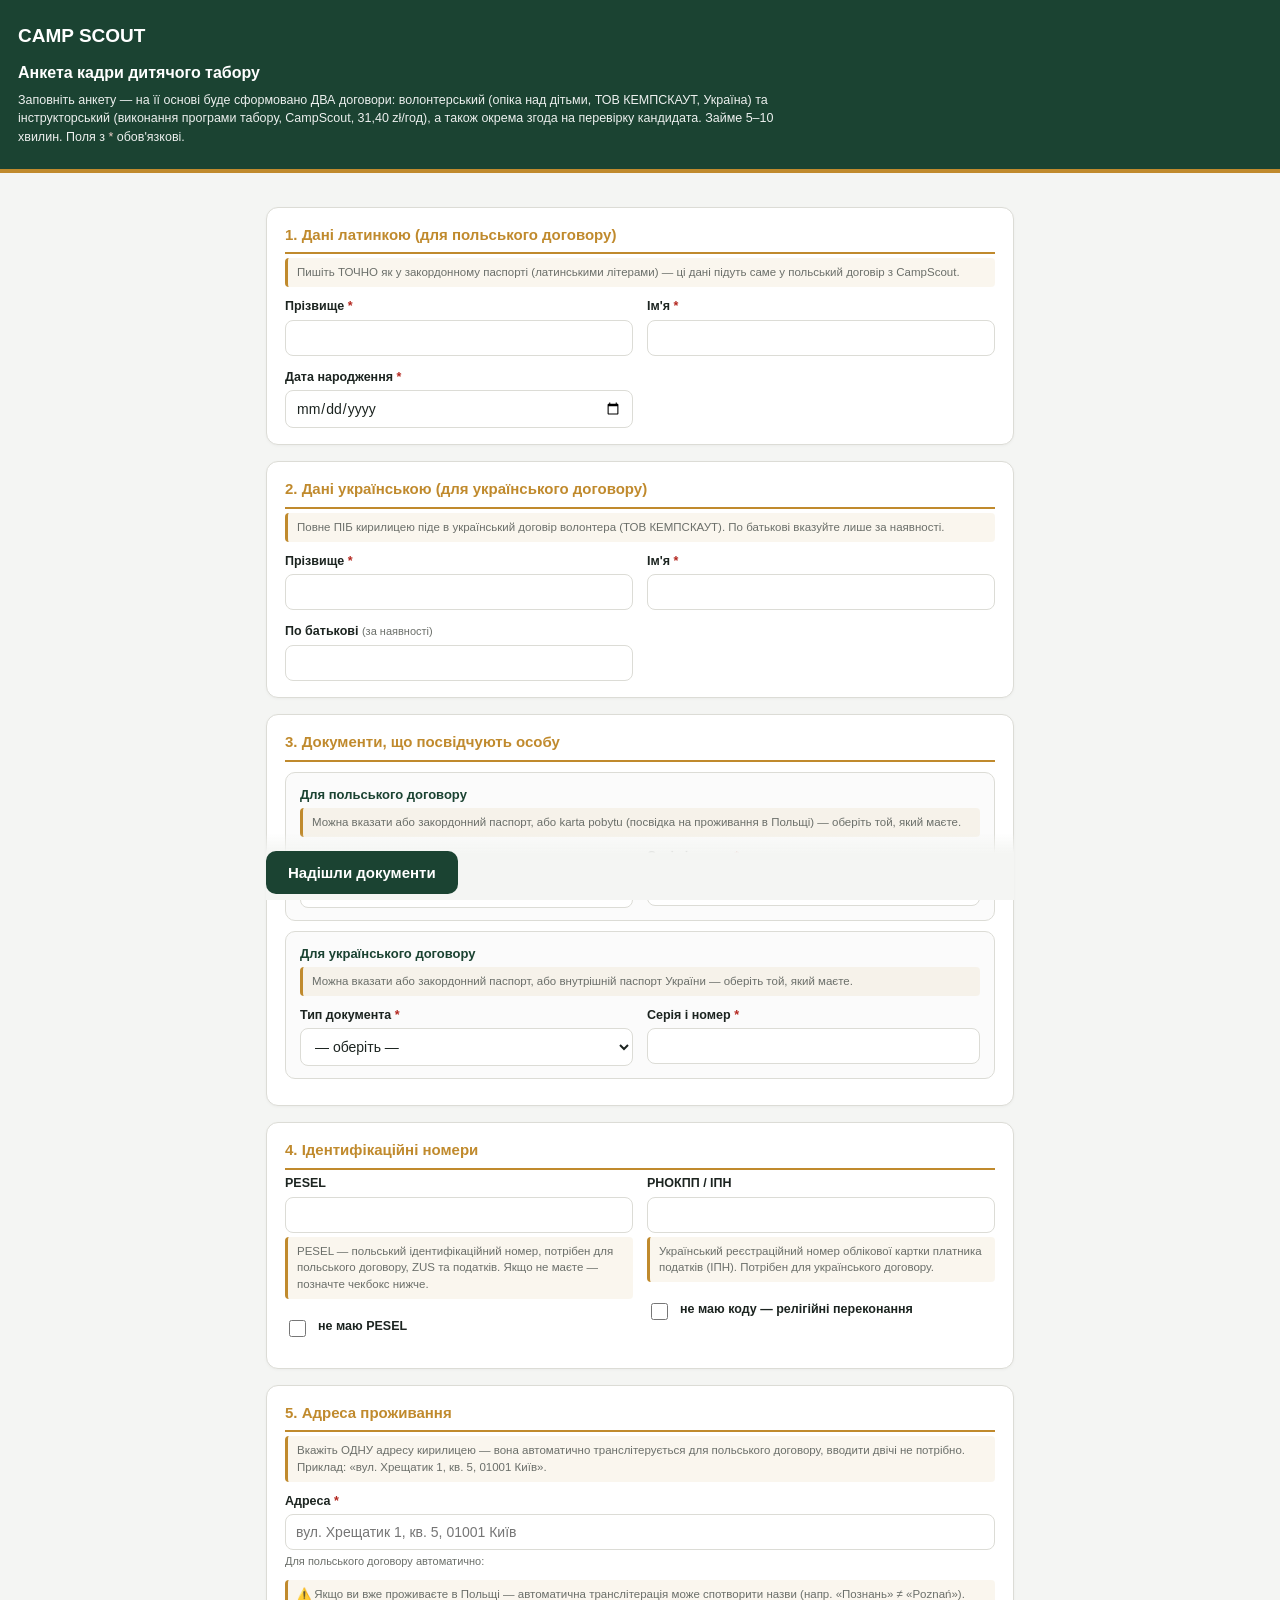
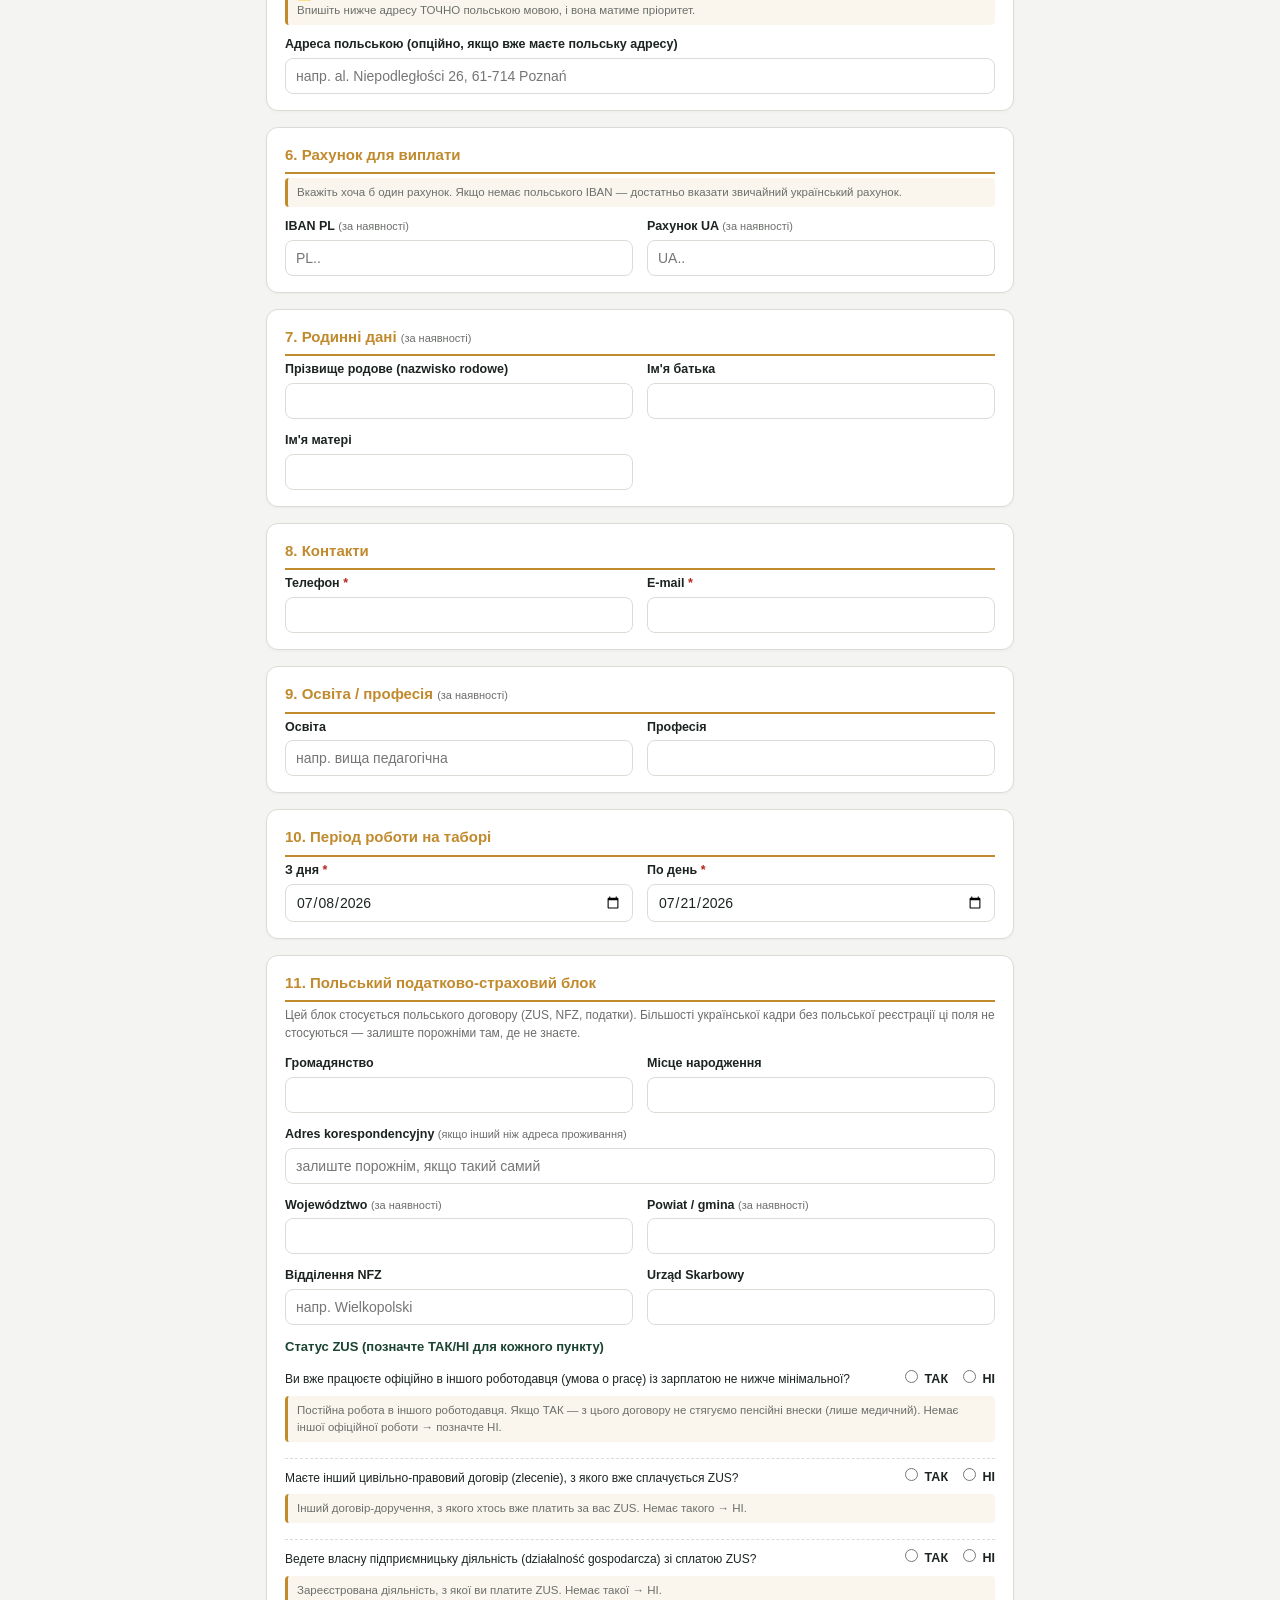
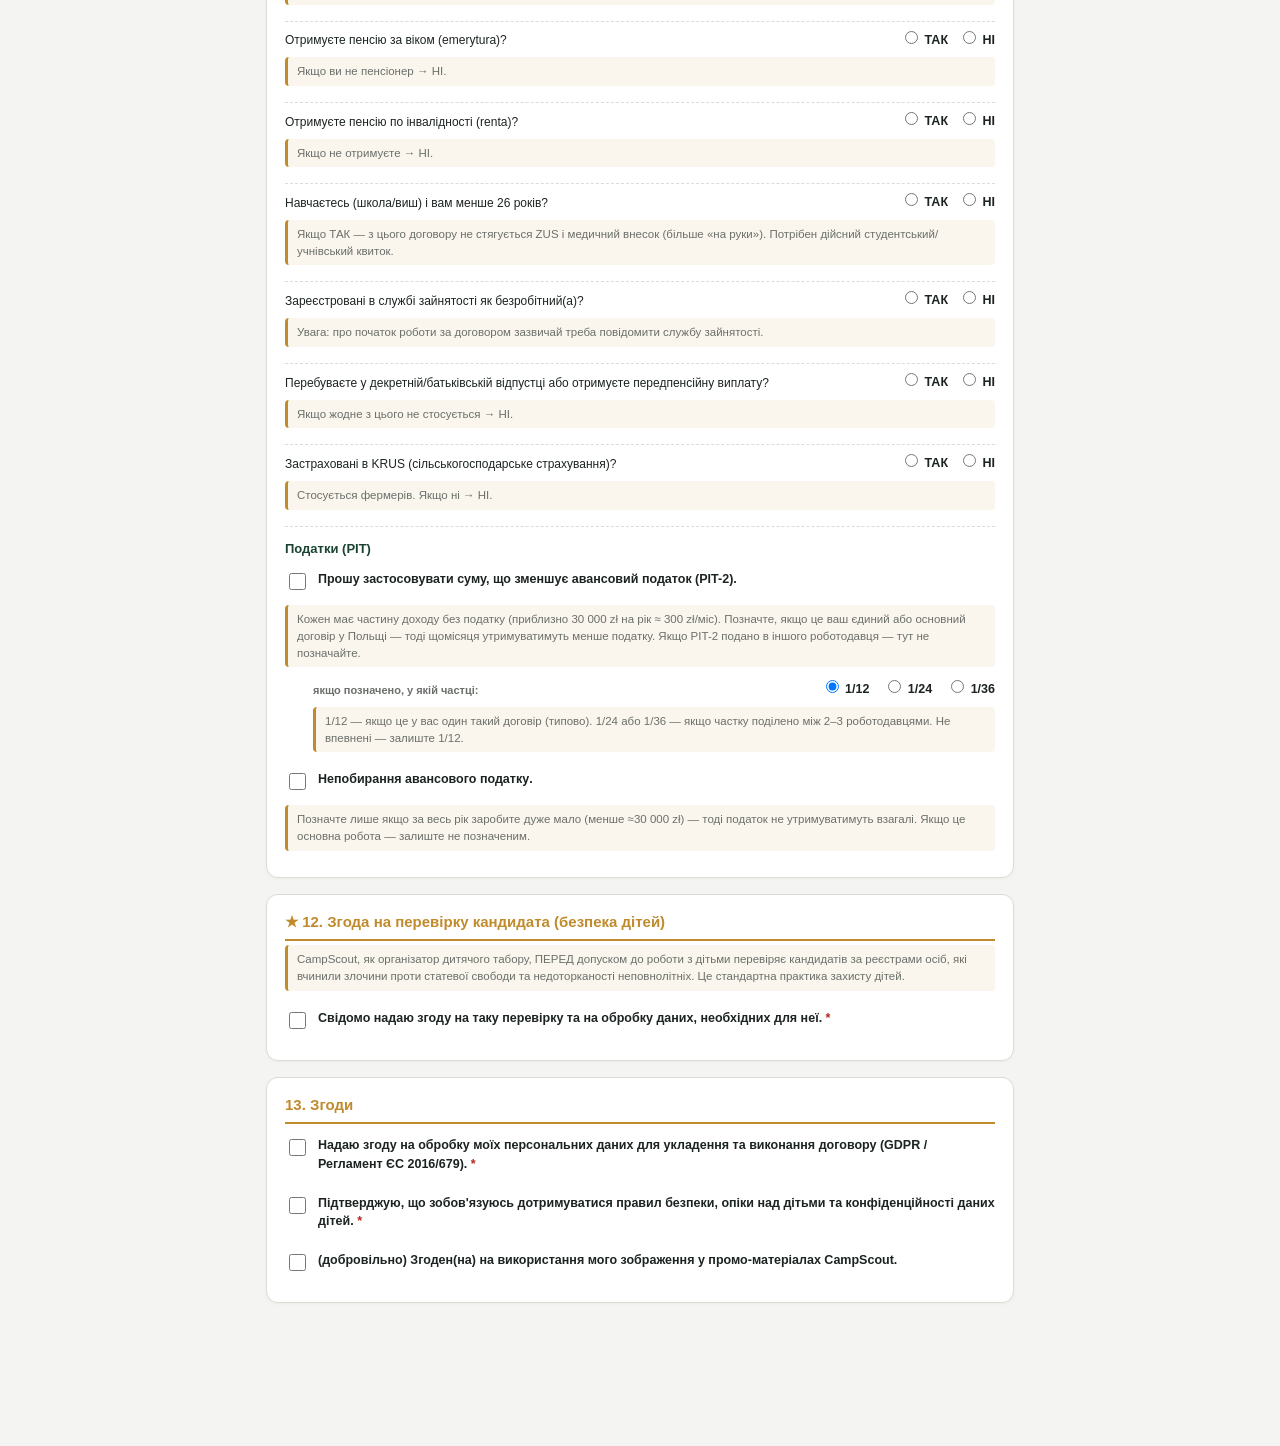
==== static/src/kadry/campscout.html @ bb9a300e "feat(kadry): перенести форми кадри/батьків з окремого GitHub-репо в портал Раніше жили на vladsh77.g" ====
<!doctype html>
<html lang="uk">
<head>
<meta charset="utf-8">
<meta name="viewport" content="width=device-width, initial-scale=1">
<title>CampScout — Анкета кадри табору</title>
<style>
  :root{ --forest:#1B4332; --gold:#C08A2D; --bg:#f4f5f3; --card:#fff; --line:#dcdcd6; --ink:#1c2420; --muted:#6b6f6a; --helpbg:rgba(192,138,45,.08); }
  @media (prefers-color-scheme: dark){ :root{ --bg:#14181a; --card:#1e2426; --line:#33403a; --ink:#e8ece9; --muted:#9aa39d; --gold:#F7CB74; --helpbg:rgba(247,203,116,.08); } }
  *{box-sizing:border-box}
  body{margin:0;background:var(--bg);color:var(--ink);font-family:-apple-system,'Segoe UI',Roboto,Arial,sans-serif;line-height:1.5;}
  header{background:var(--forest);color:#fff;padding:22px 18px;border-bottom:4px solid var(--gold);}
  header .co{font-weight:800;font-size:19px;}
  header h1{font-size:16px;margin:10px 0 0;font-weight:600;}
  header p{font-size:12.5px;opacity:.92;margin:6px 0 0;max-width:760px;}
  main{max-width:780px;margin:0 auto;padding:18px 16px 60px;}
  .sec{background:var(--card);border:1px solid var(--line);border-radius:12px;padding:16px 18px;margin:16px 0;box-shadow:0 1px 3px rgba(0,0,0,.04);}
  .sec h2{color:var(--gold);font-size:15px;margin:0 0 4px;border-bottom:2px solid var(--gold);padding-bottom:6px;}
  .sec .hint{font-size:12px;color:var(--muted);margin:0 0 12px;}
  .grid{display:grid;grid-template-columns:1fr 1fr;gap:12px 14px;}
  @media(max-width:560px){.grid{grid-template-columns:1fr}}
  .f{display:flex;flex-direction:column;}
  .f.full{grid-column:1/-1;}
  label{font-size:12.5px;font-weight:600;margin-bottom:4px;}
  label .req{color:#b3261e;}
  input[type=text],input[type=tel],input[type=email],input[type=date],input[type=number],select{
    border:1px solid var(--line);border-radius:8px;padding:9px 10px;font-size:14px;font-family:inherit;background:var(--card);color:var(--ink);}
  input:focus,select:focus{outline:none;border-color:var(--forest);box-shadow:0 0 0 3px rgba(27,67,50,.15);}
  .tip{font-size:11px;color:var(--muted);margin-top:3px;}
  .help{font-size:11.5px;color:var(--muted);background:var(--helpbg);border-left:3px solid var(--gold);padding:6px 9px;border-radius:4px;margin:4px 0 10px;line-height:1.45;}
  .opt{font-weight:400;color:var(--muted);font-size:11px;}
  .chk{display:flex;gap:9px;align-items:flex-start;padding:8px 0;}
  .chk input{margin-top:3px;width:17px;height:17px;accent-color:var(--forest);flex:0 0 auto}
  .chk .txt{font-size:12.5px}
  .sub{margin:12px 0 4px;font-weight:700;font-size:13px;color:var(--forest);}
  .yn{display:flex;gap:14px;align-items:center;font-size:12.5px}
  .yn span{font-weight:600;flex:1}
  .zrow{padding:6px 0;border-bottom:1px dashed var(--line);font-size:12px}
  .zrow .q{display:flex;gap:10px;align-items:center;}
  .zrow .q .txt{flex:1}
  .subblock{border:1px solid var(--line);border-radius:10px;padding:12px 14px;margin:10px 0;background:rgba(0,0,0,.015);}
  .actions{position:sticky;bottom:0;background:linear-gradient(180deg,transparent,var(--bg) 30%);padding:18px 0 6px;display:flex;gap:10px;flex-wrap:wrap;}
  button{font-family:inherit;font-size:15px;font-weight:700;border:none;border-radius:10px;padding:13px 22px;cursor:pointer;}
  button.primary{background:var(--forest);color:#fff;}
  button.ghost{background:var(--card);color:var(--forest);border:1.5px solid var(--forest);}
  button:disabled{opacity:.5;cursor:not-allowed;}
  .err{color:#b3261e;font-size:12px;margin-top:4px;display:none;}
  .consent-overlay{display:none;position:fixed;inset:0;background:rgba(0,0,0,.55);z-index:100;align-items:flex-end;justify-content:center;padding:0;}
  @media(min-width:640px){.consent-overlay{align-items:center;padding:16px;}}
  .consent-box{background:var(--card);color:var(--ink);border-radius:14px 14px 0 0;max-width:520px;width:100%;padding:20px 20px 18px;box-shadow:0 -4px 24px rgba(0,0,0,.25);}
  @media(min-width:640px){.consent-box{border-radius:14px;}}
  .consent-box h3{margin:0 0 8px;font-size:15px;color:var(--forest);}
  .consent-box p{font-size:12.5px;line-height:1.5;margin:0 0 14px;color:var(--muted);}
  .consent-box .row{display:flex;gap:10px;flex-wrap:wrap;}
  .consent-box button{flex:1;min-width:140px;font-size:13.5px;padding:11px 14px;}
  #done{display:none;background:rgba(27,67,50,.08);border:1px solid var(--forest);border-radius:12px;padding:18px;margin-top:16px;}
  #done h3{color:var(--forest);margin:0 0 6px;}
  textarea#out{width:100%;height:180px;font-family:ui-monospace,Menlo,monospace;font-size:11px;margin-top:8px;background:var(--card);color:var(--ink);border:1px solid var(--line);border-radius:8px;padding:8px}
</style>
<script src="assets/pdfmake.min.js"></script>
<script src="assets/vfs_fonts.js"></script>
<script src="kadry_browser_campscout.js"></script>
</head>
<body>
<header>
  <div class="co">CAMP SCOUT</div>
  <h1>Анкета кадри дитячого табору</h1>
  <p>Заповніть анкету — на її основі буде сформовано ДВА договори: волонтерський (опіка над дітьми, ТОВ КЕМПСКАУТ, Україна) та інструкторський (виконання програми табору, CampScout, 31,40 zł/год), а також окрема згода на перевірку кандидата. Займе 5–10 хвилин. Поля з <span style="color:#ffd9d4">*</span> обов'язкові.</p>
</header>
<main>
<form id="f" novalidate>

  <section class="sec">
    <h2>1. Дані латинкою (для польського договору)</h2>
    <div class="help">Пишіть ТОЧНО як у закордонному паспорті (латинськими літерами) — ці дані підуть саме у польський договір з CampScout.</div>
    <div class="grid">
      <div class="f"><label>Прізвище <span class="req">*</span></label><input type="text" name="nazwisko_lat" required></div>
      <div class="f"><label>Ім'я <span class="req">*</span></label><input type="text" name="imie_lat" required></div>
      <div class="f"><label>Дата народження <span class="req">*</span></label><input type="date" name="data_urodzenia" required></div>
    </div>
  </section>

  <section class="sec">
    <h2>2. Дані українською (для українського договору)</h2>
    <div class="help">Повне ПІБ кирилицею піде в український договір волонтера (ТОВ КЕМПСКАУТ). По батькові вказуйте лише за наявності.</div>
    <div class="grid">
      <div class="f"><label>Прізвище <span class="req">*</span></label><input type="text" name="prizvyshche_ua" required></div>
      <div class="f"><label>Ім'я <span class="req">*</span></label><input type="text" name="imia_ua" required></div>
      <div class="f"><label>По батькові <span class="opt">(за наявності)</span></label><input type="text" name="po_batkovi"></div>
    </div>
  </section>

  <section class="sec">
    <h2>3. Документи, що посвідчують особу</h2>
    <div class="subblock">
      <div class="sub" style="margin-top:0">Для польського договору</div>
      <div class="help">Можна вказати або закордонний паспорт, або karta pobytu (посвідка на проживання в Польщі) — оберіть той, який маєте.</div>
      <div class="grid">
        <div class="f"><label>Тип документа <span class="req">*</span></label>
          <select name="dokument_pl_typ" required>
            <option value="">— оберіть —</option>
            <option value="paszport">паспорт для закордонних поїздок</option>
            <option value="karta_pobytu">karta pobytu</option>
          </select>
        </div>
        <div class="f"><label>Серія і номер <span class="req">*</span></label><input type="text" name="dokument_pl_numer" required></div>
      </div>
    </div>
    <div class="subblock">
      <div class="sub" style="margin-top:0">Для українського договору</div>
      <div class="help">Можна вказати або закордонний паспорт, або внутрішній паспорт України — оберіть той, який маєте.</div>
      <div class="grid">
        <div class="f"><label>Тип документа <span class="req">*</span></label>
          <select name="dokument_ua_typ" required>
            <option value="">— оберіть —</option>
            <option value="zakordonnyi">паспорт для закордонних поїздок</option>
            <option value="vnutrishnii">внутрішній паспорт</option>
          </select>
        </div>
        <div class="f"><label>Серія і номер <span class="req">*</span></label><input type="text" name="dokument_ua_numer" required></div>
      </div>
    </div>
  </section>

  <section class="sec">
    <h2>4. Ідентифікаційні номери</h2>
    <div class="grid">
      <div class="f">
        <label>PESEL</label>
        <input type="text" name="pesel" inputmode="numeric" maxlength="11">
        <div class="help">PESEL — польський ідентифікаційний номер, потрібен для польського договору, ZUS та податків. Якщо не маєте — позначте чекбокс нижче.</div>
        <label class="chk"><input type="checkbox" name="brak_pesel"><span class="txt">не маю PESEL</span></label>
      </div>
      <div class="f">
        <label>РНОКПП / ІПН</label>
        <input type="text" name="inn_ua" inputmode="numeric" maxlength="10">
        <div class="help">Український реєстраційний номер облікової картки платника податків (ІПН). Потрібен для українського договору.</div>
        <label class="chk"><input type="checkbox" name="brak_inn"><span class="txt">не маю коду — релігійні переконання</span></label>
      </div>
    </div>
  </section>

  <section class="sec">
    <h2>5. Адреса проживання</h2>
    <div class="help">Вкажіть ОДНУ адресу кирилицею — вона автоматично транслітерується для польського договору, вводити двічі не потрібно. Приклад: «вул. Хрещатик 1, кв. 5, 01001 Київ».</div>
    <div class="f full"><label>Адреса <span class="req">*</span></label><input type="text" name="adresa_ua" placeholder="вул. Хрещатик 1, кв. 5, 01001 Київ" required></div>
    <div class="tip">Для польського договору автоматично: <span id="adresa_pl_preview"></span></div>
    <div class="help" style="margin-top:10px">⚠️ Якщо ви вже проживаєте в Польщі — автоматична транслітерація може спотворити назви (напр. «Познань» ≠ «Poznań»). Впишіть нижче адресу ТОЧНО польською мовою, і вона матиме пріоритет.</div>
    <div class="f full"><label>Адреса польською (опційно, якщо вже маєте польську адресу)</label><input type="text" name="adresa_pl_override" placeholder="напр. al. Niepodległości 26, 61-714 Poznań"></div>
  </section>

  <section class="sec">
    <h2>6. Рахунок для виплати</h2>
    <div class="help">Вкажіть хоча б один рахунок. Якщо немає польського IBAN — достатньо вказати звичайний український рахунок.</div>
    <div class="grid">
      <div class="f"><label>IBAN PL <span class="opt">(за наявності)</span></label><input type="text" name="iban" placeholder="PL.."></div>
      <div class="f"><label>Рахунок UA <span class="opt">(за наявності)</span></label><input type="text" name="rachunek_ua" placeholder="UA.."></div>
    </div>
  </section>

  <section class="sec">
    <h2>7. Родинні дані <span class="opt">(за наявності)</span></h2>
    <div class="grid">
      <div class="f"><label>Прізвище родове (nazwisko rodowe)</label><input type="text" name="nazwisko_rodowe"></div>
      <div class="f"><label>Ім'я батька</label><input type="text" name="imia_ojca"></div>
      <div class="f"><label>Ім'я матері</label><input type="text" name="imia_matky"></div>
    </div>
  </section>

  <section class="sec">
    <h2>8. Контакти</h2>
    <div class="grid">
      <div class="f"><label>Телефон <span class="req">*</span></label><input type="tel" name="tel" required></div>
      <div class="f"><label>E-mail <span class="req">*</span></label><input type="email" name="email" required></div>
    </div>
  </section>

  <section class="sec">
    <h2>9. Освіта / професія <span class="opt">(за наявності)</span></h2>
    <div class="grid">
      <div class="f"><label>Освіта</label><input type="text" name="wyksztalcenie" placeholder="напр. вища педагогічна"></div>
      <div class="f"><label>Професія</label><input type="text" name="zawod"></div>
    </div>
  </section>

  <section class="sec">
    <h2>10. Період роботи на таборі</h2>
    <div class="grid">
      <div class="f"><label>З дня <span class="req">*</span></label><input type="date" name="data_od" value="2026-07-08" required></div>
      <div class="f"><label>По день <span class="req">*</span></label><input type="date" name="data_do" value="2026-07-21" required></div>
    </div>
  </section>

  <section class="sec">
    <h2>11. Польський податково-страховий блок</h2>
    <p class="hint">Цей блок стосується польського договору (ZUS, NFZ, податки). Більшості української кадри без польської реєстрації ці поля не стосуються — залиште порожніми там, де не знаєте.</p>
    <div class="grid">
      <div class="f"><label>Громадянство</label><input type="text" name="obywatelstwo"></div>
      <div class="f"><label>Місце народження</label><input type="text" name="miejsce_urodzenia"></div>
      <div class="f full"><label>Adres korespondencyjny <span class="opt">(якщо інший ніж адреса проживання)</span></label><input type="text" name="adres_koresp" placeholder="залиште порожнім, якщо такий самий"></div>
      <div class="f"><label>Województwo <span class="opt">(за наявності)</span></label><input type="text" name="adres_zam_woj"></div>
      <div class="f"><label>Powiat / gmina <span class="opt">(за наявності)</span></label><input type="text" name="adres_zam_powiat_gmina"></div>
      <div class="f"><label>Відділення NFZ</label><input type="text" name="nfz" placeholder="напр. Wielkopolski"></div>
      <div class="f"><label>Urząd Skarbowy</label><input type="text" name="us"></div>
    </div>

    <div class="sub">Статус ZUS (позначте ТАК/НІ для кожного пункту)</div>
    <div id="zus"></div>

    <div class="sub">Податки (PIT)</div>
    <label class="chk"><input type="checkbox" name="pit2"><span class="txt"><b>Прошу застосовувати суму, що зменшує авансовий податок (PIT-2)</b>.</span></label>
    <div class="help">Кожен має частину доходу без податку (приблизно 30 000 zł на рік ≈ 300 zł/міс). Позначте, якщо це ваш єдиний або основний договір у Польщі — тоді щомісяця утримуватимуть менше податку. Якщо PIT-2 подано в іншого роботодавця — тут не позначайте.</div>
    <div class="yn" style="margin:2px 0 4px 28px">
      <span class="opt">якщо позначено, у якій частці:</span>
      <label><input type="radio" name="pit2_czesc" value="1/12" checked> 1/12</label>
      <label><input type="radio" name="pit2_czesc" value="1/24"> 1/24</label>
      <label><input type="radio" name="pit2_czesc" value="1/36"> 1/36</label>
    </div>
    <div class="help" style="margin-left:28px">1/12 — якщо це у вас один такий договір (типово). 1/24 або 1/36 — якщо частку поділено між 2–3 роботодавцями. Не впевнені — залиште 1/12.</div>
    <label class="chk"><input type="checkbox" name="bez_zaliczki"><span class="txt"><b>Непобирання авансового податку</b>.</span></label>
    <div class="help">Позначте лише якщо за весь рік заробите дуже мало (менше ≈30 000 zł) — тоді податок не утримуватимуть взагалі. Якщо це основна робота — залиште не позначеним.</div>
  </section>

  <section class="sec">
    <h2>★ 12. Згода на перевірку кандидата (безпека дітей)</h2>
    <div class="help">CampScout, як організатор дитячого табору, ПЕРЕД допуском до роботи з дітьми перевіряє кандидатів за реєстрами осіб, які вчинили злочини проти статевої свободи та недоторканості неповнолітніх. Це стандартна практика захисту дітей.</div>
    <label class="chk"><input type="checkbox" name="zgoda_rspts" required><span class="txt">Свідомо надаю згоду на таку перевірку та на обробку даних, необхідних для неї. <span class="req">*</span></span></label>
  </section>

  <section class="sec">
    <h2 id="s13">13. Згоди</h2>
    <label class="chk"><input type="checkbox" name="zgoda_gdpr" required><span class="txt">Надаю згоду на обробку моїх персональних даних для укладення та виконання договору (GDPR / Регламент ЄС 2016/679). <span class="req">*</span></span></label>
    <label class="chk"><input type="checkbox" name="zgoda_bezpeka" required><span class="txt">Підтверджую, що зобов'язуюсь дотримуватися правил безпеки, опіки над дітьми та конфіденційності даних дітей. <span class="req">*</span></span></label>
    <label class="chk"><input type="checkbox" name="zgoda_wizerunek"><span class="txt">(добровільно) Згоден(на) на використання мого зображення у промо-матеріалах CampScout.</span></label>
  </section>

  <div class="err" id="err">Заповніть, будь ласка, обов'язкові поля (*).</div>
  <div class="actions">
    <button type="submit" class="primary" id="send">Надішли документи</button>
  </div>

  <div id="done">
    <h3>Дякуємо! ✅</h3>
    <p style="font-size:13px;margin:4px 0" id="donemsg">Документи згенеровано та завантажено на ваш пристрій. Копія разом з даними анкети вже передана організатору (з датою/часом подання) — нічого додатково пересилати не потрібно. Підпис документів відбудеться особисто при зустрічі з організатором.</p>
  </div>
</form>

<div class="consent-overlay" id="consentOverlay">
  <div class="consent-box">
    <h3>Підтвердіть подання</h3>
    <p>Заповнена анкета та згенеровані PDF будуть передані на сервер CampScout разом з датою, годиною подання та IP-адресою — як підтвердження, що заявку подали саме ви. Це обов'язкова умова подання анкети (без цього кроку документи вважаються неподаними).</p>
    <div class="row">
      <button type="button" class="primary" id="consentAccept">Погоджуюсь і надсилаю</button>
    </div>
  </div>
</div>
</main>
<script>
// === Транслітерація укр→лат (КМУ 55/2010, спрощена таблиця з ТЗ) ===
const TRANSLIT_MAP = {
  'а':'a','б':'b','в':'v','г':'h','ґ':'g','д':'d','е':'e','є':'ie','ж':'zh','з':'z',
  'и':'y','і':'i','ї':'i','й':'i','к':'k','л':'l','м':'m','н':'n','о':'o','п':'p',
  'р':'r','с':'s','т':'t','у':'u','ф':'f','х':'kh','ц':'ts','ч':'ch','ш':'sh','щ':'shch',
  'ю':'iu','я':'ia','ь':'', "'":'', '’':'', 'ʼ':''
};
function translitUaToLat(str){
  if(!str) return '';
  let out = '';
  for(const ch of String(str)){
    const lower = ch.toLowerCase();
    if(Object.prototype.hasOwnProperty.call(TRANSLIT_MAP, lower)){
      let rep = TRANSLIT_MAP[lower];
      if(ch !== lower && rep) rep = rep.charAt(0).toUpperCase() + rep.slice(1);
      out += rep;
    } else {
      out += ch;
    }
  }
  return out;
}

// живе прев'ю адреси
const adresaInput = document.querySelector('[name="adresa_ua"]');
const adresaPreview = document.getElementById('adresa_pl_preview');
if(adresaInput && adresaPreview){
  adresaInput.addEventListener('input', ()=>{ adresaPreview.textContent = translitUaToLat(adresaInput.value); });
}

// 9 питань ZUS (з поясненнями, укр. переклад formularz.html)
const ZUS = [
 ['zus1','Ви вже працюєте офіційно в іншого роботодавця (умова о pracę) із зарплатою не нижче мінімальної?','Постійна робота в іншого роботодавця. Якщо ТАК — з цього договору не стягуємо пенсійні внески (лише медичний). Немає іншої офіційної роботи → позначте НІ.'],
 ['zus2','Маєте інший цивільно-правовий договір (zlecenie), з якого вже сплачується ZUS?','Інший договір-доручення, з якого хтось вже платить за вас ZUS. Немає такого → НІ.'],
 ['zus3','Ведете власну підприємницьку діяльність (działalność gospodarcza) зі сплатою ZUS?','Зареєстрована діяльність, з якої ви платите ZUS. Немає такої → НІ.'],
 ['zus4','Отримуєте пенсію за віком (emerytura)?','Якщо ви не пенсіонер → НІ.'],
 ['zus5','Отримуєте пенсію по інвалідності (renta)?','Якщо не отримуєте → НІ.'],
 ['zus6','Навчаєтесь (школа/виш) і вам менше 26 років?','Якщо ТАК — з цього договору не стягується ZUS і медичний внесок (більше «на руки»). Потрібен дійсний студентський/учнівський квиток.'],
 ['zus7','Зареєстровані в службі зайнятості як безробітний(а)?','Увага: про початок роботи за договором зазвичай треба повідомити службу зайнятості.'],
 ['zus8','Перебуваєте у декретній/батьківській відпустці або отримуєте передпенсійну виплату?','Якщо жодне з цього не стосується → НІ.'],
 ['zus9','Застраховані в KRUS (сільськогосподарське страхування)?','Стосується фермерів. Якщо ні → НІ.'],
];
const zc = document.getElementById('zus');
ZUS.forEach(([k,q,help])=>{
  const d=document.createElement('div'); d.className='zrow';
  d.innerHTML = `<div class="q"><span class="txt">${q}</span>
    <label><input type="radio" name="${k}" value="ТАК" required> ТАК</label>
    <label><input type="radio" name="${k}" value="НІ"> НІ</label></div>
    <div class="help">${help}</div>`;
  zc.appendChild(d);
});

function collect(){
  const o={};
  const fd=new FormData(document.getElementById('f'));
  for(const [k,v] of fd.entries()) o[k]=v;
  document.querySelectorAll('#f input[type=checkbox]').forEach(c=>{ o[c.name]=c.checked; });
  return o;
}

// вік < 26 років за датою народження → ulga26 'dotyczy'/'nie_dotyczy'
function ulga26FromDob(dobStr){
  if(!dobStr) return 'nie_dotyczy';
  const d=new Date(dobStr);
  if(isNaN(d)) return 'nie_dotyczy';
  const now=new Date();
  let age=now.getFullYear()-d.getFullYear();
  const m=now.getMonth()-d.getMonth();
  if(m<0||(m===0&&now.getDate()<d.getDate())) age--;
  return age<26 ? 'dotyczy' : 'nie_dotyczy';
}

// автоматичний номер договору: дата+час подання (унікально без бекенду/бази даних)
function genDocNumber(){
  const d = new Date();
  const pad = n => String(n).padStart(2,'0');
  return `${d.getFullYear()}${pad(d.getMonth()+1)}${pad(d.getDate())}-${pad(d.getHours())}${pad(d.getMinutes())}${pad(d.getSeconds())}`;
}

// мапінг полів анкети → значення, що очікує польський генератор (umowa/kwestionariusz/ZUS/RODO/upoważnienie)
function buildA_PL(fd, docNr){
  const dokPL = fd.dokument_pl_typ==='karta_pobytu' ? 'karta pobytu' : 'paszport';
  return {
    umowa_nr: docNr + '/WYC/2026',
    fullname: [fd.nazwisko_lat, fd.imie_lat].filter(Boolean).join(' '),
    data_urodzenia: fd.data_urodzenia,
    dowod: (dokPL+' '+(fd.dokument_pl_numer||'')).trim(),
    pesel: fd.brak_pesel ? '' : (fd.pesel||''),
    adres_zam_ulica: translitUaToLat(fd.adresa_ua||''),
    adres_zam_kod: '',
    adres_zam_miasto: '',
    tel: fd.tel, email: fd.email, iban: fd.iban,
    nazwisko_rodowe: fd.nazwisko_rodowe,
    imiona_rodzicow: [fd.imia_ojca, fd.imia_matky].filter(Boolean).join(', '),
    obywatelstwo: fd.obywatelstwo,
    miejsce_urodzenia: fd.miejsce_urodzenia,
    wyksztalcenie: fd.wyksztalcenie,
    zawod: fd.zawod,
    nfz: fd.nfz, us: fd.us,
    adres_koresp: fd.adres_koresp,
    adres_zam_woj: fd.adres_zam_woj,
    adres_zam_powiat_gmina: fd.adres_zam_powiat_gmina,
    zus1: fd.zus1, zus2: fd.zus2, zus3: fd.zus3, zus4: fd.zus4, zus5: fd.zus5,
    zus6: fd.zus6, zus7: fd.zus7, zus8: fd.zus8, zus9: fd.zus9,
    pit2: fd.pit2, pit2_czesc: fd.pit2_czesc || '1/12', bez_zaliczki: fd.bez_zaliczki, kup: '20',
    ulga26: ulga26FromDob(fd.data_urodzenia),
    data_od: fd.data_od, data_do: fd.data_do,
    zgoda_marketing: fd.zgoda_marketing, zgoda_wizerunek: fd.zgoda_wizerunek,
  };
}

// мапінг полів анкети → значення, що очікує український генератор (договір волонтера ТОВ КЕМПСКАУТ)
function buildA_UA(fd, docNr){
  const dokUA = fd.dokument_ua_typ==='vnutrishnii' ? 'внутрішній паспорт' : 'закордонний паспорт';
  return {
    umowa_nr_ua: docNr + '/2026',
    fullname: [fd.prizvyshche_ua, fd.imia_ua, fd.po_batkovi].filter(Boolean).join(' '),
    dowod: (dokUA+' '+(fd.dokument_ua_numer||'')).trim(),
    adres_zam_ulica: fd.adresa_ua,
    adres_zam_kod: '',
    adres_zam_miasto: '',
    tel: fd.tel, email: fd.email,
    data_od: fd.data_od, data_do: fd.data_do,
  };
}

// додаткова валідація, яку неможливо описати самими HTML-атрибутами required
function customErrors(fd){
  const errs=[];
  if(!fd.pesel && !fd.brak_pesel) errs.push('Вкажіть PESEL або позначте «не маю PESEL».');
  if(!fd.inn_ua && !fd.brak_inn) errs.push('Вкажіть РНОКПП/ІПН або позначте «не маю коду».');
  if(!fd.iban && !fd.rachunek_ua) errs.push('Вкажіть хоча б один рахунок — IBAN PL або рахунок UA.');
  return errs;
}

const SUBMIT_ENDPOINT = '/camp/submit-document';

// Надсилає base64 PDF+анкету на сервер — фіксація IP/час подання як доказ
// (INC-216). Best-effort: якщо сервер недоступний, кандидат все одно вже
// отримав локально завантажений PDF — try/catch не блокує основний потік.
async function postToServer(fd, docNr, filename, base64){
  try{
    const fullname = [fd.prizvyshche_ua, fd.imia_ua, fd.po_batkovi].filter(Boolean).join(' ')
      || [fd.nazwisko_lat, fd.imie_lat].filter(Boolean).join(' ');
    await fetch(SUBMIT_ENDPOINT, {
      method: 'POST',
      headers: {'Content-Type': 'application/json'},
      body: JSON.stringify({
        doc_type: 'wychowawca',
        full_name: fullname,
        contact: fd.tel || fd.email || '',
        doc_number: docNr,
        raw_payload: fd,
        pdf_base64: base64,
        pdf_filename: filename,
      }),
    });
  }catch(e){
    console.warn('submit-document: сервер недоступний, PDF лишився локально', e);
  }
}

let pendingSubmit = null; // {A_PL, A_UA, fd, docNr} — очікує рішення в попапі згоди

async function sendDocs(fd){
  const docNr = genDocNumber(); // один номер (дата+час подання) на обидва пакети цього кандидата
  const A_PL = buildA_PL(fd, docNr);
  const A_UA = buildA_UA(fd, docNr);
  pendingSubmit = {A_PL, A_UA, fd, docNr};
  document.getElementById('consentOverlay').style.display = 'flex';
}

document.getElementById('consentAccept').addEventListener('click', ()=>{
  const p = pendingSubmit; if(!p) return;
  document.getElementById('consentOverlay').style.display = 'none';
  const filename = 'dokumenty_kadra_' + (p.fd.prizvyshche_ua||p.fd.nazwisko_lat||'kadra').replace(/\s+/g,'_') + '.pdf';
  // ОДИН PDF з усіма документами (браузери блокують 2-й+ .download() поспіль —
  // та сама проблема, що вже була виправлена у формі Данієля). createPdf
  // викликаємо ОДИН раз — і .download(), і .getBase64() працюють з того самого об'єкта.
  const pdfDoc = pdfMake.createPdf(window.KADRY.docDefAll(p.A_PL, p.A_UA));
  pdfDoc.download(filename);
  pdfDoc.getBase64(base64 => postToServer(p.fd, p.docNr, filename, base64));
  pendingSubmit = null;
  finishSubmit();
});

function finishSubmit(){
  const btn = document.getElementById('send');
  document.getElementById('done').style.display='block';
  document.getElementById('done').scrollIntoView({behavior:'smooth'});
  btn.disabled=false; btn.textContent='Надішли документи';
}

document.getElementById('f').addEventListener('submit', async e=>{
  e.preventDefault();
  const err=document.getElementById('err'), btn=document.getElementById('send');
  if(!e.target.checkValidity()){ err.style.display='block'; err.textContent='Заповніть, будь ласка, обов’язкові поля (*).'; e.target.reportValidity(); return; }
  const fd = collect();
  const custom = customErrors(fd);
  if(custom.length){ err.style.display='block'; err.textContent=custom.join(' '); return; }
  if(!window.KADRY||!window.pdfMake){ alert('Генератор документів не завантажився. Оновіть сторінку.'); return; }
  err.style.display='none'; btn.disabled=true; btn.textContent='Генерування…';
  await sendDocs(fd);
});

</script>
</body>
</html>
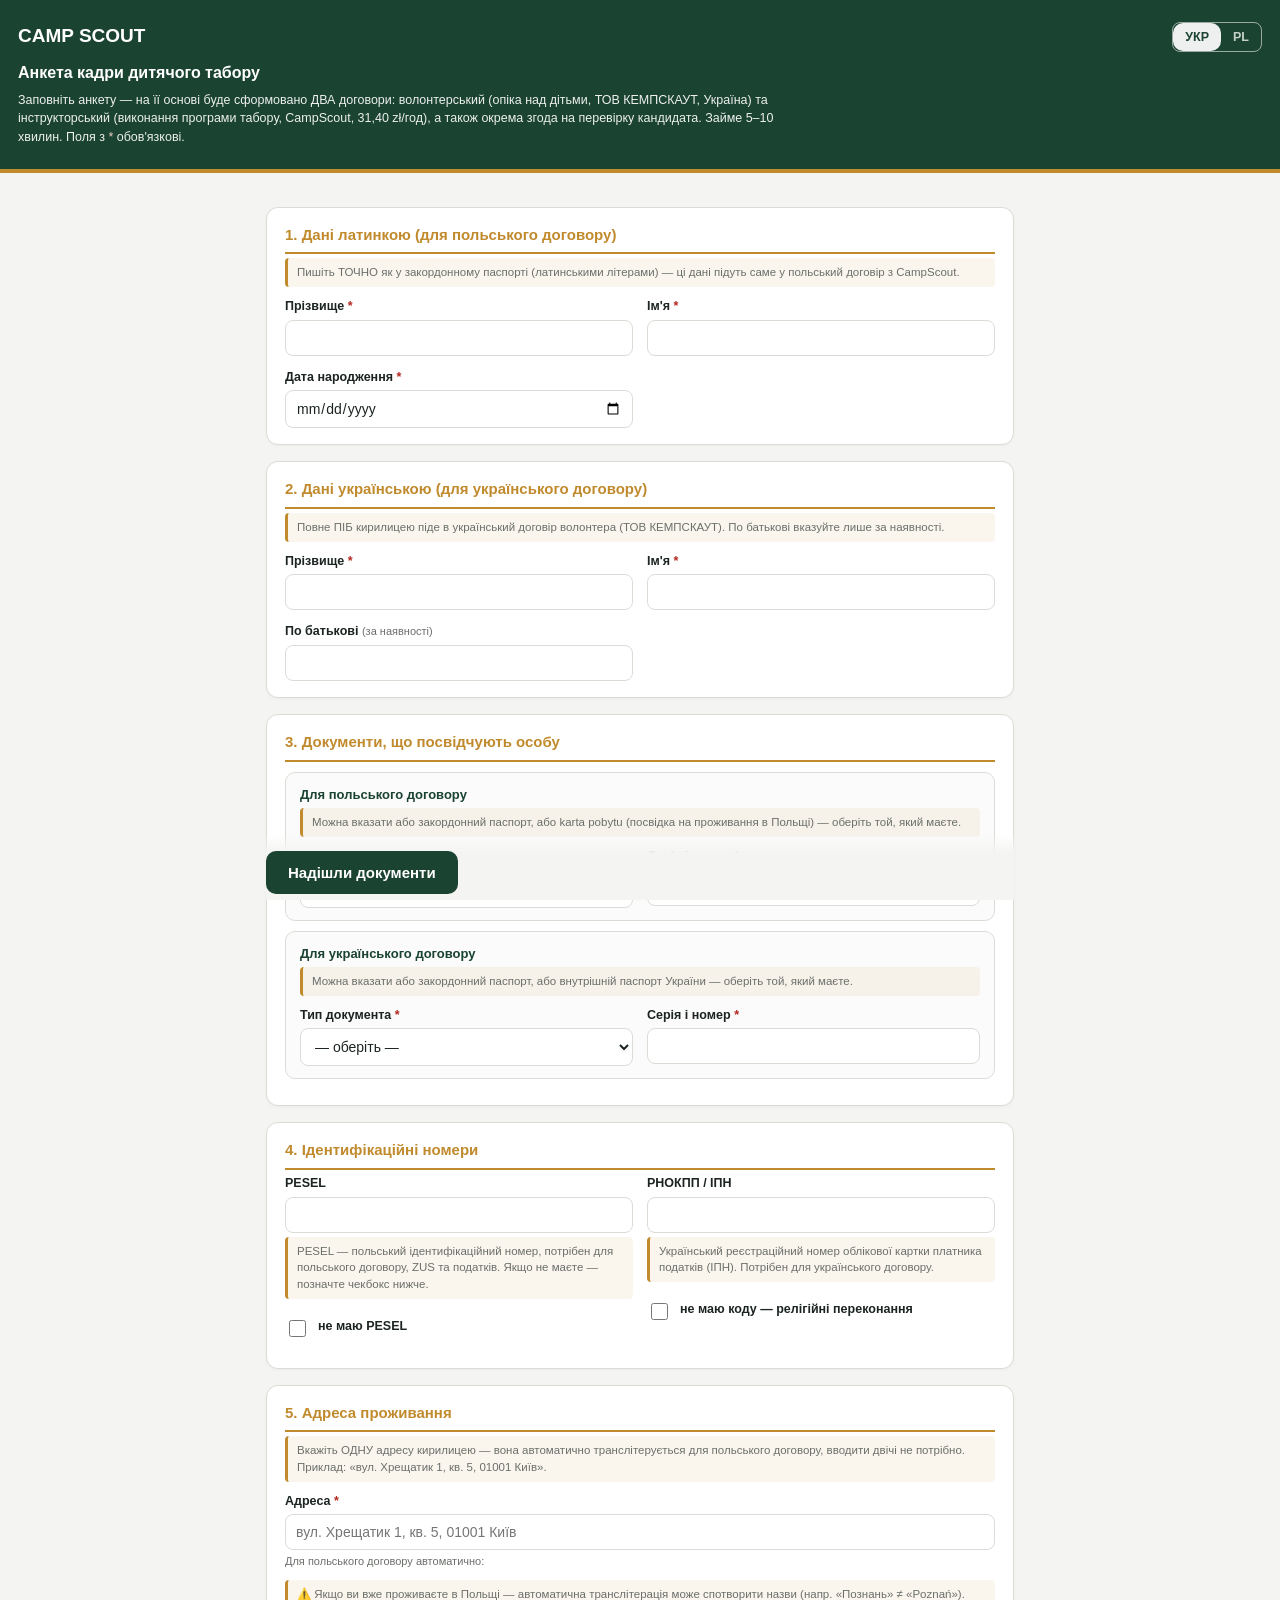
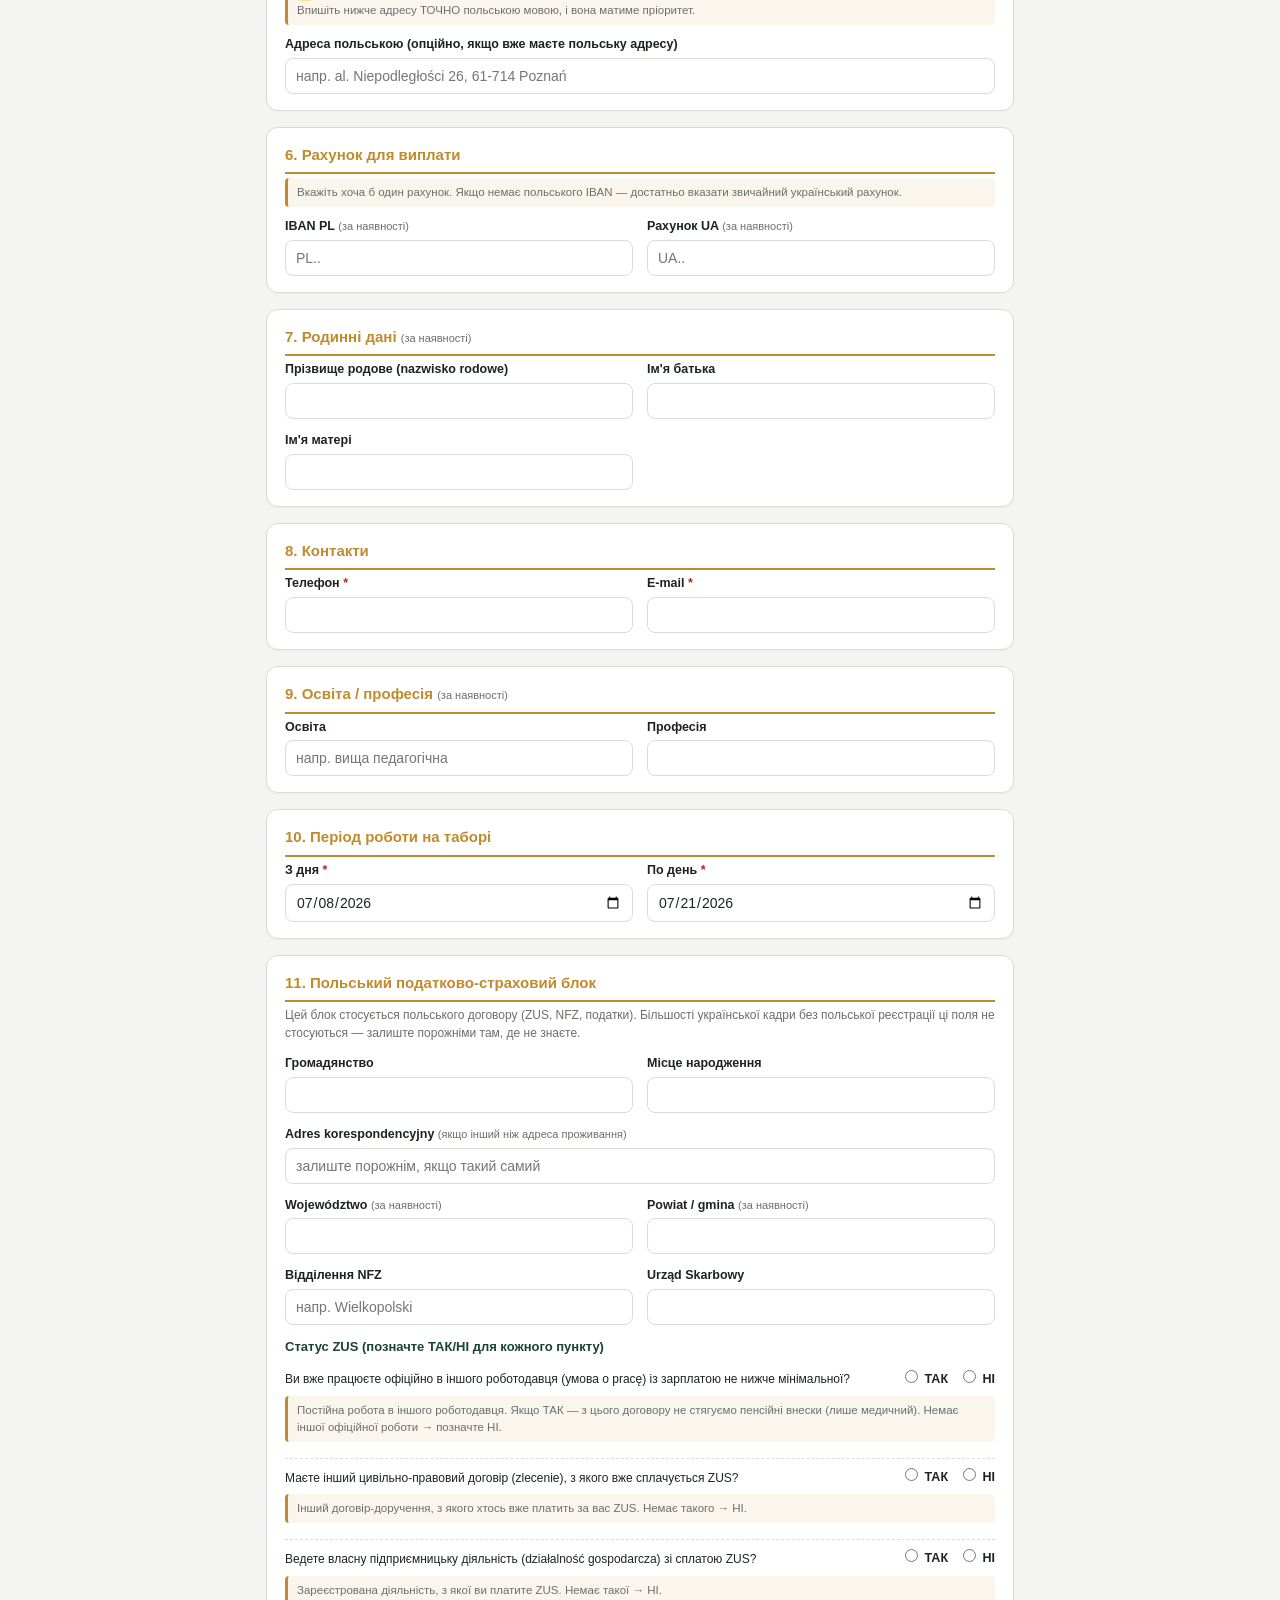
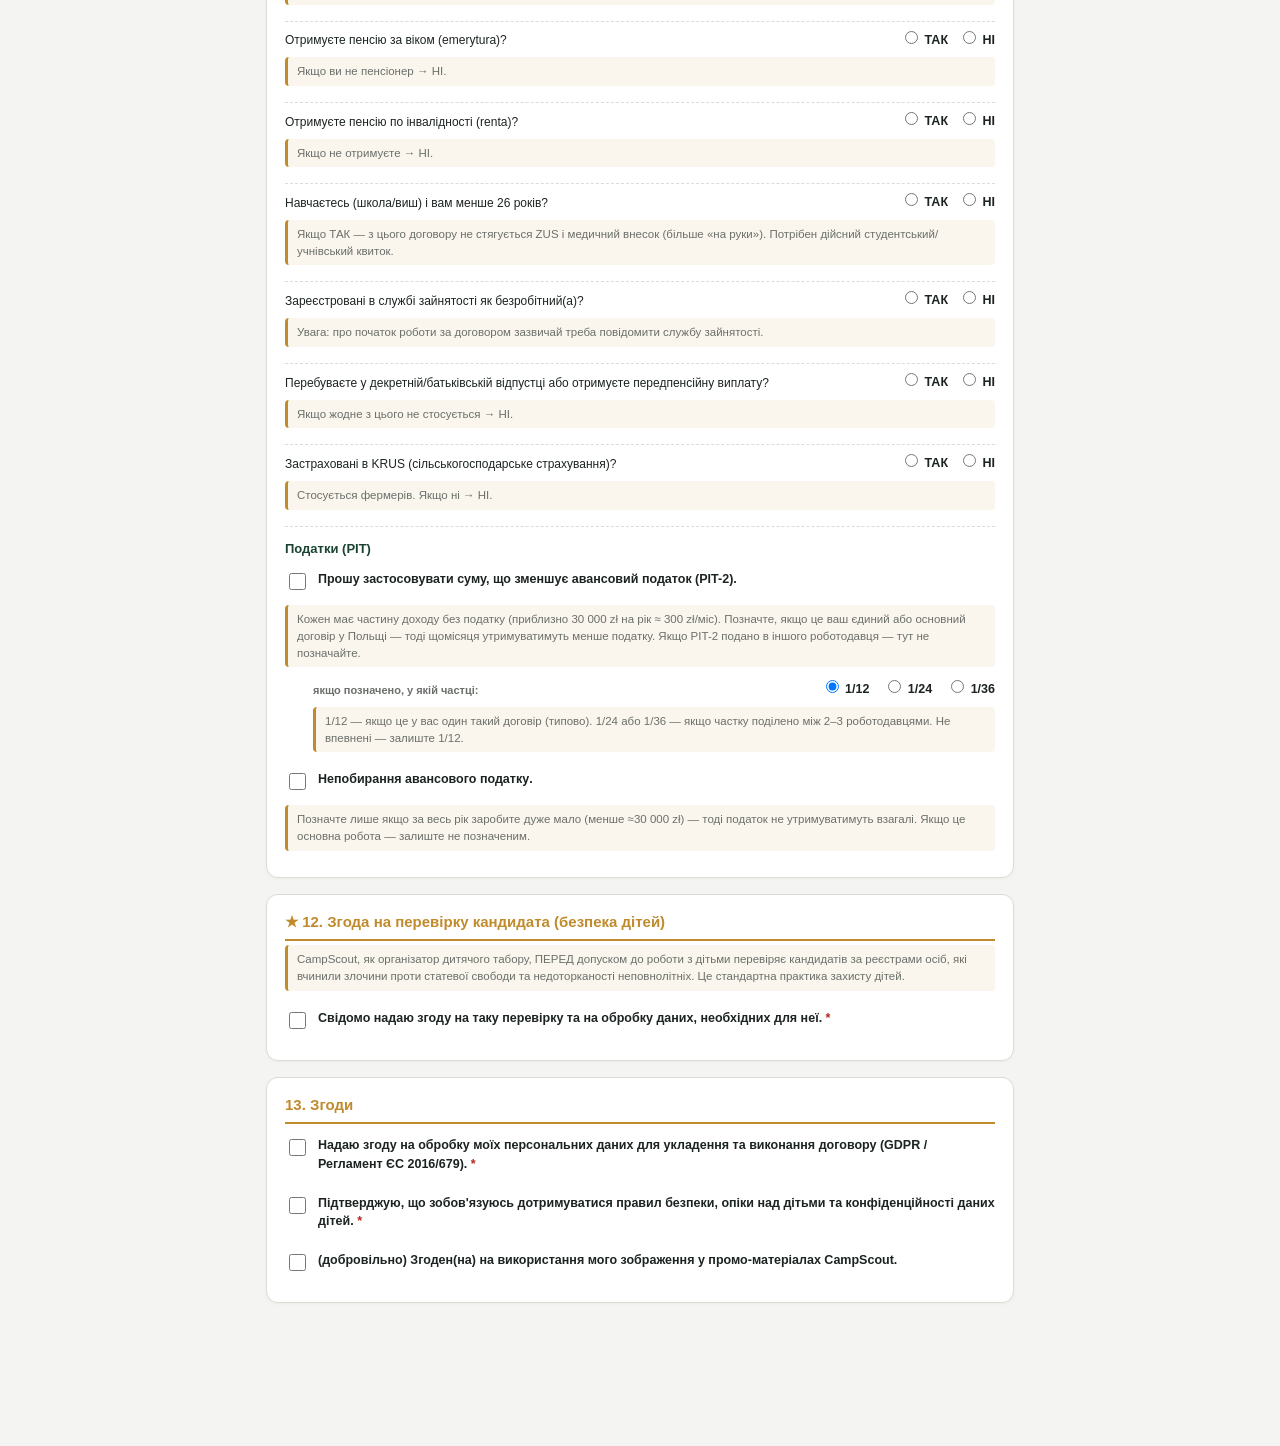
==== commit f10ebfbb: "feat(kadry): kanoniczna ankieta kadry — scalenie trzech wersji + walidacja + jeden blok sezonu Ankie" ====
--- a/static/src/kadry/campscout.html
+++ b/static/src/kadry/campscout.html
@@ -3,16 +3,21 @@
 <head>
 <meta charset="utf-8">
 <meta name="viewport" content="width=device-width, initial-scale=1">
-<title>CampScout — Анкета кадри табору</title>
+<title data-i18n="page_title">CampScout — Анкета кадри табору</title>
+<link rel="stylesheet" href="/fayna_camp_portal/static/src/kadry/assets/forms.css">
 <style>
   :root{ --forest:#1B4332; --gold:#C08A2D; --bg:#f4f5f3; --card:#fff; --line:#dcdcd6; --ink:#1c2420; --muted:#6b6f6a; --helpbg:rgba(192,138,45,.08); }
   @media (prefers-color-scheme: dark){ :root{ --bg:#14181a; --card:#1e2426; --line:#33403a; --ink:#e8ece9; --muted:#9aa39d; --gold:#F7CB74; --helpbg:rgba(247,203,116,.08); } }
   *{box-sizing:border-box}
   body{margin:0;background:var(--bg);color:var(--ink);font-family:-apple-system,'Segoe UI',Roboto,Arial,sans-serif;line-height:1.5;}
   header{background:var(--forest);color:#fff;padding:22px 18px;border-bottom:4px solid var(--gold);}
+  header .toprow{display:flex;justify-content:space-between;align-items:flex-start;gap:10px;flex-wrap:wrap;}
   header .co{font-weight:800;font-size:19px;}
   header h1{font-size:16px;margin:10px 0 0;font-weight:600;}
   header p{font-size:12.5px;opacity:.92;margin:6px 0 0;max-width:760px;}
+  .langsw{display:flex;gap:0;border:1.5px solid rgba(255,255,255,.55);border-radius:8px;overflow:hidden;flex:0 0 auto;}
+  .langbtn{font-family:inherit;font-size:12.5px;font-weight:700;border:none;background:transparent;color:#fff;padding:7px 12px;cursor:pointer;opacity:.75;}
+  .langbtn.active{background:rgba(255,255,255,.92);color:var(--forest);opacity:1;}
   main{max-width:780px;margin:0 auto;padding:18px 16px 60px;}
   .sec{background:var(--card);border:1px solid var(--line);border-radius:12px;padding:16px 18px;margin:16px 0;box-shadow:0 1px 3px rgba(0,0,0,.04);}
   .sec h2{color:var(--gold);font-size:15px;margin:0 0 4px;border-bottom:2px solid var(--gold);padding-bottom:6px;}
@@ -57,205 +62,487 @@
   #done h3{color:var(--forest);margin:0 0 6px;}
   textarea#out{width:100%;height:180px;font-family:ui-monospace,Menlo,monospace;font-size:11px;margin-top:8px;background:var(--card);color:var(--ink);border:1px solid var(--line);border-radius:8px;padding:8px}
 </style>
-<script src="assets/pdfmake.min.js"></script>
-<script src="assets/vfs_fonts.js"></script>
-<script src="kadry_browser_campscout.js"></script>
+<script src="/fayna_camp_portal/static/src/kadry/assets/pdfmake.min.js"></script>
+<script src="/fayna_camp_portal/static/src/kadry/assets/vfs_fonts.js"></script>
+<script src="/fayna_camp_portal/static/src/kadry/assets/validators.js"></script>
+<script src="/fayna_camp_portal/static/src/kadry/assets/draft_beacon.js"></script>
+<script src="/fayna_camp_portal/static/src/kadry/kadry_browser_campscout.js"></script>
 </head>
 <body>
 <header>
-  <div class="co">CAMP SCOUT</div>
-  <h1>Анкета кадри дитячого табору</h1>
-  <p>Заповніть анкету — на її основі буде сформовано ДВА договори: волонтерський (опіка над дітьми, ТОВ КЕМПСКАУТ, Україна) та інструкторський (виконання програми табору, CampScout, 31,40 zł/год), а також окрема згода на перевірку кандидата. Займе 5–10 хвилин. Поля з <span style="color:#ffd9d4">*</span> обов'язкові.</p>
+  <div class="toprow">
+    <div>
+      <div class="co">CAMP SCOUT</div>
+      <h1 data-i18n="header_h1">Анкета кадри дитячого табору</h1>
+    </div>
+    <div class="langsw" role="group" aria-label="Мова / Język">
+      <button type="button" class="langbtn active" data-lang="uk">УКР</button>
+      <button type="button" class="langbtn" data-lang="pl">PL</button>
+    </div>
+  </div>
+  <p data-i18n-html="header_p">Заповніть анкету — на її основі буде сформовано ДВА договори: волонтерський (опіка над дітьми, ТОВ КЕМПСКАУТ, Україна) та інструкторський (виконання програми табору, CampScout, 31,40 zł/год), а також окрема згода на перевірку кандидата. Займе 5–10 хвилин. Поля з <span style="color:#ffd9d4">*</span> обов'язкові.</p>
 </header>
 <main>
 <form id="f" novalidate>
 
   <section class="sec">
-    <h2>1. Дані латинкою (для польського договору)</h2>
-    <div class="help">Пишіть ТОЧНО як у закордонному паспорті (латинськими літерами) — ці дані підуть саме у польський договір з CampScout.</div>
+    <h2 data-i18n="h2_1">1. Дані латинкою (для польського договору)</h2>
+    <div class="help" data-i18n="help_1">Пишіть ТОЧНО як у закордонному паспорті (латинськими літерами) — ці дані підуть саме у польський договір з CampScout.</div>
     <div class="grid">
-      <div class="f"><label>Прізвище <span class="req">*</span></label><input type="text" name="nazwisko_lat" required></div>
-      <div class="f"><label>Ім'я <span class="req">*</span></label><input type="text" name="imie_lat" required></div>
-      <div class="f"><label>Дата народження <span class="req">*</span></label><input type="date" name="data_urodzenia" required></div>
-    </div>
-  </section>
-
-  <section class="sec">
-    <h2>2. Дані українською (для українського договору)</h2>
-    <div class="help">Повне ПІБ кирилицею піде в український договір волонтера (ТОВ КЕМПСКАУТ). По батькові вказуйте лише за наявності.</div>
+      <div class="f"><label><span data-i18n="lbl_nazwisko_lat">Прізвище</span> <span class="req">*</span></label><input type="text" name="nazwisko_lat" required></div>
+      <div class="f"><label><span data-i18n="lbl_imie_lat">Ім'я</span> <span class="req">*</span></label><input type="text" name="imie_lat" required></div>
+      <div class="f"><label><span data-i18n="lbl_data_urodzenia">Дата народження</span> <span class="req">*</span></label><input type="date" name="data_urodzenia" required></div>
+    </div>
+  </section>
+
+  <section class="sec">
+    <h2 data-i18n="h2_2">2. Дані українською (для українського договору)</h2>
+    <div class="help" data-i18n="help_2">Повне ПІБ кирилицею піде в український договір волонтера (ТОВ КЕМПСКАУТ). По батькові вказуйте лише за наявності.</div>
     <div class="grid">
-      <div class="f"><label>Прізвище <span class="req">*</span></label><input type="text" name="prizvyshche_ua" required></div>
-      <div class="f"><label>Ім'я <span class="req">*</span></label><input type="text" name="imia_ua" required></div>
-      <div class="f"><label>По батькові <span class="opt">(за наявності)</span></label><input type="text" name="po_batkovi"></div>
-    </div>
-  </section>
-
-  <section class="sec">
-    <h2>3. Документи, що посвідчують особу</h2>
+      <div class="f"><label><span data-i18n="lbl_prizvyshche_ua">Прізвище</span> <span class="req">*</span></label><input type="text" name="prizvyshche_ua" required></div>
+      <div class="f"><label><span data-i18n="lbl_imia_ua">Ім'я</span> <span class="req">*</span></label><input type="text" name="imia_ua" required></div>
+      <div class="f"><label><span data-i18n="lbl_po_batkovi">По батькові</span> <span class="opt" data-i18n="opt_if_any">(за наявності)</span></label><input type="text" name="po_batkovi"></div>
+    </div>
+  </section>
+
+  <section class="sec">
+    <h2 data-i18n="h2_3">3. Документи, що посвідчують особу</h2>
     <div class="subblock">
-      <div class="sub" style="margin-top:0">Для польського договору</div>
-      <div class="help">Можна вказати або закордонний паспорт, або karta pobytu (посвідка на проживання в Польщі) — оберіть той, який маєте.</div>
+      <div class="sub" style="margin-top:0" data-i18n="sub_doc_pl">Для польського договору</div>
+      <div class="help" data-i18n="help_doc_pl">Можна вказати або закордонний паспорт, або karta pobytu (посвідка на проживання в Польщі) — оберіть той, який маєте.</div>
       <div class="grid">
-        <div class="f"><label>Тип документа <span class="req">*</span></label>
+        <div class="f"><label><span data-i18n="lbl_doc_type">Тип документа</span> <span class="req">*</span></label>
           <select name="dokument_pl_typ" required>
-            <option value="">— оберіть —</option>
-            <option value="paszport">паспорт для закордонних поїздок</option>
+            <option value="" data-i18n="opt_select">— оберіть —</option>
+            <option value="paszport" data-i18n="opt_paszport_zagr">паспорт для закордонних поїздок</option>
             <option value="karta_pobytu">karta pobytu</option>
           </select>
         </div>
-        <div class="f"><label>Серія і номер <span class="req">*</span></label><input type="text" name="dokument_pl_numer" required></div>
+        <div class="f"><label><span data-i18n="lbl_doc_seria">Серія і номер</span> <span class="req">*</span></label><input type="text" name="dokument_pl_numer" required></div>
       </div>
     </div>
     <div class="subblock">
-      <div class="sub" style="margin-top:0">Для українського договору</div>
-      <div class="help">Можна вказати або закордонний паспорт, або внутрішній паспорт України — оберіть той, який маєте.</div>
+      <div class="sub" style="margin-top:0" data-i18n="sub_doc_ua">Для українського договору</div>
+      <div class="help" data-i18n="help_doc_ua">Можна вказати або закордонний паспорт, або внутрішній паспорт України — оберіть той, який маєте.</div>
       <div class="grid">
-        <div class="f"><label>Тип документа <span class="req">*</span></label>
+        <div class="f"><label><span data-i18n="lbl_doc_type">Тип документа</span> <span class="req">*</span></label>
           <select name="dokument_ua_typ" required>
-            <option value="">— оберіть —</option>
-            <option value="zakordonnyi">паспорт для закордонних поїздок</option>
-            <option value="vnutrishnii">внутрішній паспорт</option>
+            <option value="" data-i18n="opt_select">— оберіть —</option>
+            <option value="zakordonnyi" data-i18n="opt_paszport_zagr">паспорт для закордонних поїздок</option>
+            <option value="vnutrishnii" data-i18n="opt_paszport_wewn">внутрішній паспорт</option>
           </select>
         </div>
-        <div class="f"><label>Серія і номер <span class="req">*</span></label><input type="text" name="dokument_ua_numer" required></div>
+        <div class="f"><label><span data-i18n="lbl_doc_seria">Серія і номер</span> <span class="req">*</span></label><input type="text" name="dokument_ua_numer" required></div>
       </div>
     </div>
   </section>
 
   <section class="sec">
-    <h2>4. Ідентифікаційні номери</h2>
+    <h2 data-i18n="h2_4">4. Ідентифікаційні номери</h2>
     <div class="grid">
       <div class="f">
         <label>PESEL</label>
         <input type="text" name="pesel" inputmode="numeric" maxlength="11">
-        <div class="help">PESEL — польський ідентифікаційний номер, потрібен для польського договору, ZUS та податків. Якщо не маєте — позначте чекбокс нижче.</div>
-        <label class="chk"><input type="checkbox" name="brak_pesel"><span class="txt">не маю PESEL</span></label>
+        <div class="help" data-i18n="help_pesel">PESEL — польський ідентифікаційний номер, потрібен для польського договору, ZUS та податків. Якщо не маєте — позначте чекбокс нижче.</div>
+        <label class="chk"><input type="checkbox" name="brak_pesel"><span class="txt" data-i18n="chk_brak_pesel">не маю PESEL</span></label>
       </div>
       <div class="f">
-        <label>РНОКПП / ІПН</label>
+        <label data-i18n="lbl_inn">РНОКПП / ІПН</label>
         <input type="text" name="inn_ua" inputmode="numeric" maxlength="10">
-        <div class="help">Український реєстраційний номер облікової картки платника податків (ІПН). Потрібен для українського договору.</div>
-        <label class="chk"><input type="checkbox" name="brak_inn"><span class="txt">не маю коду — релігійні переконання</span></label>
+        <div class="help" data-i18n="help_inn">Український реєстраційний номер облікової картки платника податків (ІПН). Потрібен для українського договору.</div>
+        <label class="chk"><input type="checkbox" name="brak_inn"><span class="txt" data-i18n="chk_brak_inn">не маю коду — релігійні переконання</span></label>
       </div>
     </div>
   </section>
 
   <section class="sec">
-    <h2>5. Адреса проживання</h2>
-    <div class="help">Вкажіть ОДНУ адресу кирилицею — вона автоматично транслітерується для польського договору, вводити двічі не потрібно. Приклад: «вул. Хрещатик 1, кв. 5, 01001 Київ».</div>
-    <div class="f full"><label>Адреса <span class="req">*</span></label><input type="text" name="adresa_ua" placeholder="вул. Хрещатик 1, кв. 5, 01001 Київ" required></div>
-    <div class="tip">Для польського договору автоматично: <span id="adresa_pl_preview"></span></div>
-    <div class="help" style="margin-top:10px">⚠️ Якщо ви вже проживаєте в Польщі — автоматична транслітерація може спотворити назви (напр. «Познань» ≠ «Poznań»). Впишіть нижче адресу ТОЧНО польською мовою, і вона матиме пріоритет.</div>
-    <div class="f full"><label>Адреса польською (опційно, якщо вже маєте польську адресу)</label><input type="text" name="adresa_pl_override" placeholder="напр. al. Niepodległości 26, 61-714 Poznań"></div>
-  </section>
-
-  <section class="sec">
-    <h2>6. Рахунок для виплати</h2>
-    <div class="help">Вкажіть хоча б один рахунок. Якщо немає польського IBAN — достатньо вказати звичайний український рахунок.</div>
+    <h2 data-i18n="h2_5">5. Адреса проживання</h2>
+    <div class="help" data-i18n="help_5">Вкажіть ОДНУ адресу кирилицею — вона автоматично транслітерується для польського договору, вводити двічі не потрібно. Приклад: «вул. Хрещатик 1, кв. 5, 01001 Київ».</div>
+    <div class="f full"><label><span data-i18n="lbl_adresa">Адреса</span> <span class="req">*</span></label><input type="text" name="adresa_ua" placeholder="вул. Хрещатик 1, кв. 5, 01001 Київ" required></div>
+    <div class="tip"><span data-i18n="tip_pl_auto">Для польського договору автоматично:</span> <span id="adresa_pl_preview"></span></div>
+    <div class="help" style="margin-top:10px" data-i18n="help_5b">⚠️ Якщо ви вже проживаєте в Польщі — автоматична транслітерація може спотворити назви (напр. «Познань» ≠ «Poznań»). Впишіть нижче адресу ТОЧНО польською мовою, і вона матиме пріоритет.</div>
+    <div class="f full"><label data-i18n="lbl_adresa_pl">Адреса польською (опційно, якщо вже маєте польську адресу)</label><input type="text" name="adresa_pl_override" placeholder="напр. al. Niepodległości 26, 61-714 Poznań"></div>
+  </section>
+
+  <section class="sec">
+    <h2 data-i18n="h2_6">6. Рахунок для виплати</h2>
+    <div class="help" data-i18n="help_6">Вкажіть хоча б один рахунок. Якщо немає польського IBAN — достатньо вказати звичайний український рахунок.</div>
     <div class="grid">
-      <div class="f"><label>IBAN PL <span class="opt">(за наявності)</span></label><input type="text" name="iban" placeholder="PL.."></div>
-      <div class="f"><label>Рахунок UA <span class="opt">(за наявності)</span></label><input type="text" name="rachunek_ua" placeholder="UA.."></div>
-    </div>
-  </section>
-
-  <section class="sec">
-    <h2>7. Родинні дані <span class="opt">(за наявності)</span></h2>
+      <div class="f"><label><span data-i18n="lbl_iban">IBAN PL</span> <span class="opt" data-i18n="opt_if_have">(за наявності)</span></label><input type="text" name="iban" placeholder="PL.."></div>
+      <div class="f"><label><span data-i18n="lbl_rachunek_ua">Рахунок UA</span> <span class="opt" data-i18n="opt_if_have">(за наявності)</span></label><input type="text" name="rachunek_ua" placeholder="UA.."></div>
+    </div>
+  </section>
+
+  <section class="sec">
+    <h2><span data-i18n="h2_7">7. Родинні дані</span> <span class="opt" data-i18n="opt_if_have">(за наявності)</span></h2>
     <div class="grid">
-      <div class="f"><label>Прізвище родове (nazwisko rodowe)</label><input type="text" name="nazwisko_rodowe"></div>
-      <div class="f"><label>Ім'я батька</label><input type="text" name="imia_ojca"></div>
-      <div class="f"><label>Ім'я матері</label><input type="text" name="imia_matky"></div>
-    </div>
-  </section>
-
-  <section class="sec">
-    <h2>8. Контакти</h2>
+      <div class="f"><label data-i18n="lbl_nazwisko_rodowe">Прізвище родове (nazwisko rodowe)</label><input type="text" name="nazwisko_rodowe"></div>
+      <div class="f"><label data-i18n="lbl_imia_ojca">Ім'я батька</label><input type="text" name="imia_ojca"></div>
+      <div class="f"><label data-i18n="lbl_imia_matky">Ім'я матері</label><input type="text" name="imia_matky"></div>
+    </div>
+  </section>
+
+  <section class="sec">
+    <h2 data-i18n="h2_8">8. Контакти</h2>
     <div class="grid">
-      <div class="f"><label>Телефон <span class="req">*</span></label><input type="tel" name="tel" required></div>
+      <div class="f"><label><span data-i18n="lbl_tel">Телефон</span> <span class="req">*</span></label><input type="tel" name="tel" required></div>
       <div class="f"><label>E-mail <span class="req">*</span></label><input type="email" name="email" required></div>
     </div>
   </section>
 
   <section class="sec">
-    <h2>9. Освіта / професія <span class="opt">(за наявності)</span></h2>
+    <h2><span data-i18n="h2_9">9. Освіта / професія</span> <span class="opt" data-i18n="opt_if_have">(за наявності)</span></h2>
     <div class="grid">
-      <div class="f"><label>Освіта</label><input type="text" name="wyksztalcenie" placeholder="напр. вища педагогічна"></div>
-      <div class="f"><label>Професія</label><input type="text" name="zawod"></div>
-    </div>
-  </section>
-
-  <section class="sec">
-    <h2>10. Період роботи на таборі</h2>
+      <div class="f"><label data-i18n="lbl_wyksztalcenie">Освіта</label><input type="text" name="wyksztalcenie" placeholder="напр. вища педагогічна" data-i18n-ph="ph_wyksztalcenie"></div>
+      <div class="f"><label data-i18n="lbl_zawod">Професія</label><input type="text" name="zawod"></div>
+    </div>
+  </section>
+
+  <section class="sec">
+    <h2 data-i18n="h2_10">10. Період роботи на таборі</h2>
     <div class="grid">
-      <div class="f"><label>З дня <span class="req">*</span></label><input type="date" name="data_od" value="2026-07-08" required></div>
-      <div class="f"><label>По день <span class="req">*</span></label><input type="date" name="data_do" value="2026-07-21" required></div>
-    </div>
-  </section>
-
-  <section class="sec">
-    <h2>11. Польський податково-страховий блок</h2>
-    <p class="hint">Цей блок стосується польського договору (ZUS, NFZ, податки). Більшості української кадри без польської реєстрації ці поля не стосуються — залиште порожніми там, де не знаєте.</p>
+      <div class="f"><label><span data-i18n="lbl_data_od">З дня</span> <span class="req">*</span></label><input type="date" name="data_od" value="2026-07-08" required></div>
+      <div class="f"><label><span data-i18n="lbl_data_do">По день</span> <span class="req">*</span></label><input type="date" name="data_do" value="2026-07-21" required></div>
+    </div>
+  </section>
+
+  <section class="sec">
+    <h2 data-i18n="h2_11">11. Польський податково-страховий блок</h2>
+    <p class="hint" data-i18n="hint_11">Цей блок стосується польського договору (ZUS, NFZ, податки). Більшості української кадри без польської реєстрації ці поля не стосуються — залиште порожніми там, де не знаєте.</p>
     <div class="grid">
-      <div class="f"><label>Громадянство</label><input type="text" name="obywatelstwo"></div>
-      <div class="f"><label>Місце народження</label><input type="text" name="miejsce_urodzenia"></div>
-      <div class="f full"><label>Adres korespondencyjny <span class="opt">(якщо інший ніж адреса проживання)</span></label><input type="text" name="adres_koresp" placeholder="залиште порожнім, якщо такий самий"></div>
-      <div class="f"><label>Województwo <span class="opt">(за наявності)</span></label><input type="text" name="adres_zam_woj"></div>
-      <div class="f"><label>Powiat / gmina <span class="opt">(за наявності)</span></label><input type="text" name="adres_zam_powiat_gmina"></div>
-      <div class="f"><label>Відділення NFZ</label><input type="text" name="nfz" placeholder="напр. Wielkopolski"></div>
+      <div class="f"><label data-i18n="lbl_obywatelstwo">Громадянство</label><input type="text" name="obywatelstwo"></div>
+      <div class="f"><label data-i18n="lbl_miejsce_urodzenia">Місце народження</label><input type="text" name="miejsce_urodzenia"></div>
+      <div class="f full"><label><span data-i18n="lbl_adres_koresp">Adres korespondencyjny</span> <span class="opt" data-i18n="opt_if_other">(якщо інший ніж адреса проживання)</span></label><input type="text" name="adres_koresp" placeholder="залиште порожнім, якщо такий самий" data-i18n-ph="ph_adres_koresp"></div>
+      <div class="f"><label><span data-i18n="lbl_woj">Województwo</span> <span class="opt" data-i18n="opt_if_have">(за наявності)</span></label><input type="text" name="adres_zam_woj"></div>
+      <div class="f"><label><span data-i18n="lbl_powiat">Powiat / gmina</span> <span class="opt" data-i18n="opt_if_have">(за наявності)</span></label><input type="text" name="adres_zam_powiat_gmina"></div>
+      <div class="f"><label data-i18n="lbl_nfz">Відділення NFZ</label><input type="text" name="nfz" placeholder="напр. Wielkopolski"></div>
       <div class="f"><label>Urząd Skarbowy</label><input type="text" name="us"></div>
     </div>
 
-    <div class="sub">Статус ZUS (позначте ТАК/НІ для кожного пункту)</div>
+    <div class="sub" data-i18n="sub_zus">Статус ZUS (позначте ТАК/НІ для кожного пункту)</div>
     <div id="zus"></div>
 
-    <div class="sub">Податки (PIT)</div>
-    <label class="chk"><input type="checkbox" name="pit2"><span class="txt"><b>Прошу застосовувати суму, що зменшує авансовий податок (PIT-2)</b>.</span></label>
-    <div class="help">Кожен має частину доходу без податку (приблизно 30 000 zł на рік ≈ 300 zł/міс). Позначте, якщо це ваш єдиний або основний договір у Польщі — тоді щомісяця утримуватимуть менше податку. Якщо PIT-2 подано в іншого роботодавця — тут не позначайте.</div>
+    <div class="sub" data-i18n="sub_pit">Податки (PIT)</div>
+    <label class="chk"><input type="checkbox" name="pit2"><span class="txt" data-i18n-html="chk_pit2"><b>Прошу застосовувати суму, що зменшує авансовий податок (PIT-2)</b>.</span></label>
+    <div class="help" data-i18n="help_pit2">Кожен має частину доходу без податку (приблизно 30 000 zł на рік ≈ 300 zł/міс). Позначте, якщо це ваш єдиний або основний договір у Польщі — тоді щомісяця утримуватимуть менше податку. Якщо PIT-2 подано в іншого роботодавця — тут не позначайте.</div>
     <div class="yn" style="margin:2px 0 4px 28px">
-      <span class="opt">якщо позначено, у якій частці:</span>
+      <span class="opt" data-i18n="pit2_czesc_lbl">якщо позначено, у якій частці:</span>
       <label><input type="radio" name="pit2_czesc" value="1/12" checked> 1/12</label>
       <label><input type="radio" name="pit2_czesc" value="1/24"> 1/24</label>
       <label><input type="radio" name="pit2_czesc" value="1/36"> 1/36</label>
     </div>
-    <div class="help" style="margin-left:28px">1/12 — якщо це у вас один такий договір (типово). 1/24 або 1/36 — якщо частку поділено між 2–3 роботодавцями. Не впевнені — залиште 1/12.</div>
-    <label class="chk"><input type="checkbox" name="bez_zaliczki"><span class="txt"><b>Непобирання авансового податку</b>.</span></label>
-    <div class="help">Позначте лише якщо за весь рік заробите дуже мало (менше ≈30 000 zł) — тоді податок не утримуватимуть взагалі. Якщо це основна робота — залиште не позначеним.</div>
-  </section>
-
-  <section class="sec">
-    <h2>★ 12. Згода на перевірку кандидата (безпека дітей)</h2>
-    <div class="help">CampScout, як організатор дитячого табору, ПЕРЕД допуском до роботи з дітьми перевіряє кандидатів за реєстрами осіб, які вчинили злочини проти статевої свободи та недоторканості неповнолітніх. Це стандартна практика захисту дітей.</div>
-    <label class="chk"><input type="checkbox" name="zgoda_rspts" required><span class="txt">Свідомо надаю згоду на таку перевірку та на обробку даних, необхідних для неї. <span class="req">*</span></span></label>
-  </section>
-
-  <section class="sec">
-    <h2 id="s13">13. Згоди</h2>
-    <label class="chk"><input type="checkbox" name="zgoda_gdpr" required><span class="txt">Надаю згоду на обробку моїх персональних даних для укладення та виконання договору (GDPR / Регламент ЄС 2016/679). <span class="req">*</span></span></label>
-    <label class="chk"><input type="checkbox" name="zgoda_bezpeka" required><span class="txt">Підтверджую, що зобов'язуюсь дотримуватися правил безпеки, опіки над дітьми та конфіденційності даних дітей. <span class="req">*</span></span></label>
-    <label class="chk"><input type="checkbox" name="zgoda_wizerunek"><span class="txt">(добровільно) Згоден(на) на використання мого зображення у промо-матеріалах CampScout.</span></label>
-  </section>
-
-  <div class="err" id="err">Заповніть, будь ласка, обов'язкові поля (*).</div>
+    <div class="help" style="margin-left:28px" data-i18n="help_pit2_czesc">1/12 — якщо це у вас один такий договір (типово). 1/24 або 1/36 — якщо частку поділено між 2–3 роботодавцями. Не впевнені — залиште 1/12.</div>
+    <label class="chk"><input type="checkbox" name="bez_zaliczki"><span class="txt" data-i18n-html="chk_bez_zaliczki"><b>Непобирання авансового податку</b>.</span></label>
+    <div class="help" data-i18n="help_bez_zaliczki">Позначте лише якщо за весь рік заробите дуже мало (менше ≈30 000 zł) — тоді податок не утримуватимуть взагалі. Якщо це основна робота — залиште не позначеним.</div>
+  </section>
+
+  <section class="sec">
+    <h2 data-i18n="h2_12">★ 12. Згода на перевірку кандидата (безпека дітей)</h2>
+    <div class="help" data-i18n="help_12">CampScout, як організатор дитячого табору, ПЕРЕД допуском до роботи з дітьми перевіряє кандидатів за реєстрами осіб, які вчинили злочини проти статевої свободи та недоторканості неповнолітніх. Це стандартна практика захисту дітей.</div>
+    <label class="chk"><input type="checkbox" name="zgoda_rspts" required><span class="txt"><span data-i18n="chk_rspts">Свідомо надаю згоду на таку перевірку та на обробку даних, необхідних для неї.</span> <span class="req">*</span></span></label>
+  </section>
+
+  <section class="sec">
+    <h2 id="s13" data-i18n="h2_13">13. Згоди</h2>
+    <label class="chk"><input type="checkbox" name="zgoda_gdpr" required><span class="txt"><span data-i18n="chk_gdpr">Надаю згоду на обробку моїх персональних даних для укладення та виконання договору (GDPR / Регламент ЄС 2016/679).</span> <span class="req">*</span></span></label>
+    <label class="chk"><input type="checkbox" name="zgoda_bezpeka" required><span class="txt"><span data-i18n="chk_bezpeka">Підтверджую, що зобов'язуюсь дотримуватися правил безпеки, опіки над дітьми та конфіденційності даних дітей.</span> <span class="req">*</span></span></label>
+    <label class="chk"><input type="checkbox" name="zgoda_wizerunek"><span class="txt"><span data-i18n="chk_wizerunek">(добровільно) Згоден(на) на використання мого зображення у промо-матеріалах CampScout.</span></span></label>
+  </section>
+
+  <div class="err" id="err" data-i18n="err_required">Заповніть, будь ласка, обов'язкові поля (*).</div>
   <div class="actions">
-    <button type="submit" class="primary" id="send">Надішли документи</button>
+    <button type="submit" class="primary" id="send" data-i18n="btn_send">Надішли документи</button>
   </div>
 
   <div id="done">
-    <h3>Дякуємо! ✅</h3>
-    <p style="font-size:13px;margin:4px 0" id="donemsg">Документи згенеровано та завантажено на ваш пристрій. Копія разом з даними анкети вже передана організатору (з датою/часом подання) — нічого додатково пересилати не потрібно. Підпис документів відбудеться особисто при зустрічі з організатором.</p>
+    <h3 data-i18n="done_h3">Дякуємо! ✅</h3>
+    <p style="font-size:13px;margin:4px 0" id="donemsg" data-i18n="done_msg">Документи згенеровано та завантажено на ваш пристрій. Копія разом з даними анкети вже передана організатору (з датою/часом подання) — нічого додатково пересилати не потрібно. Підпис документів відбудеться особисто при зустрічі з організатором.</p>
   </div>
 </form>
 
 <div class="consent-overlay" id="consentOverlay">
   <div class="consent-box">
-    <h3>Підтвердіть подання</h3>
-    <p>Заповнена анкета та згенеровані PDF будуть передані на сервер CampScout разом з датою, годиною подання та IP-адресою — як підтвердження, що заявку подали саме ви. Це обов'язкова умова подання анкети (без цього кроку документи вважаються неподаними).</p>
+    <h3 data-i18n="consent_h3">Підтвердіть подання</h3>
+    <p data-i18n="consent_p">Заповнена анкета та згенеровані PDF будуть передані на сервер CampScout разом з датою, годиною подання та IP-адресою — як підтвердження, що заявку подали саме ви. Це обов'язкова умова подання анкети (без цього кроку документи вважаються неподаними).</p>
     <div class="row">
-      <button type="button" class="primary" id="consentAccept">Погоджуюсь і надсилаю</button>
+      <button type="button" class="primary" id="consentAccept" data-i18n="consent_btn">Погоджуюсь і надсилаю</button>
     </div>
   </div>
 </div>
 </main>
 <script>
+// === i18n: UA (за замовчуванням) + PL. Дані форми (name= в fd) НЕ залежать від мови інтерфейсу —
+// перемикач змінює лише видимий текст, польський/український генератори документів отримують ті самі поля. ===
+const I18N = {
+  uk: {
+    page_title: "CampScout — Анкета кадри табору",
+    header_h1: "Анкета кадри дитячого табору",
+    header_p: "Заповніть анкету — на її основі буде сформовано ДВА договори: волонтерський (опіка над дітьми, ТОВ КЕМПСКАУТ, Україна) та інструкторський (виконання програми табору, CampScout, 31,40 zł/год), а також окрема згода на перевірку кандидата. Займе 5–10 хвилин. Поля з <span style=\"color:#ffd9d4\">*</span> обов'язкові.",
+    h2_1: "1. Дані латинкою (для польського договору)",
+    help_1: "Пишіть ТОЧНО як у закордонному паспорті (латинськими літерами) — ці дані підуть саме у польський договір з CampScout.",
+    lbl_nazwisko_lat: "Прізвище",
+    lbl_imie_lat: "Ім'я",
+    lbl_data_urodzenia: "Дата народження",
+    h2_2: "2. Дані українською (для українського договору)",
+    help_2: "Повне ПІБ кирилицею піде в український договір волонтера (ТОВ КЕМПСКАУТ). По батькові вказуйте лише за наявності.",
+    lbl_prizvyshche_ua: "Прізвище",
+    lbl_imia_ua: "Ім'я",
+    lbl_po_batkovi: "По батькові",
+    opt_if_any: "(за наявності)",
+    h2_3: "3. Документи, що посвідчують особу",
+    sub_doc_pl: "Для польського договору",
+    help_doc_pl: "Можна вказати або закордонний паспорт, або karta pobytu (посвідка на проживання в Польщі) — оберіть той, який маєте.",
+    lbl_doc_type: "Тип документа",
+    opt_select: "— оберіть —",
+    opt_paszport_zagr: "паспорт для закордонних поїздок",
+    lbl_doc_seria: "Серія і номер",
+    sub_doc_ua: "Для українського договору",
+    help_doc_ua: "Можна вказати або закордонний паспорт, або внутрішній паспорт України — оберіть той, який маєте.",
+    opt_paszport_wewn: "внутрішній паспорт",
+    h2_4: "4. Ідентифікаційні номери",
+    help_pesel: "PESEL — польський ідентифікаційний номер, потрібен для польського договору, ZUS та податків. Якщо не маєте — позначте чекбокс нижче.",
+    chk_brak_pesel: "не маю PESEL",
+    lbl_inn: "РНОКПП / ІПН",
+    help_inn: "Український реєстраційний номер облікової картки платника податків (ІПН). Потрібен для українського договору.",
+    chk_brak_inn: "не маю коду — релігійні переконання",
+    h2_5: "5. Адреса проживання",
+    help_5: "Вкажіть ОДНУ адресу кирилицею — вона автоматично транслітерується для польського договору, вводити двічі не потрібно. Приклад: «вул. Хрещатик 1, кв. 5, 01001 Київ».",
+    lbl_adresa: "Адреса",
+    tip_pl_auto: "Для польського договору автоматично:",
+    help_5b: "⚠️ Якщо ви вже проживаєте в Польщі — автоматична транслітерація може спотворити назви (напр. «Познань» ≠ «Poznań»). Впишіть нижче адресу ТОЧНО польською мовою, і вона матиме пріоритет.",
+    lbl_adresa_pl: "Адреса польською (опційно, якщо вже маєте польську адресу)",
+    h2_6: "6. Рахунок для виплати",
+    help_6: "Вкажіть хоча б один рахунок. Якщо немає польського IBAN — достатньо вказати звичайний український рахунок.",
+    lbl_iban: "IBAN PL",
+    lbl_rachunek_ua: "Рахунок UA",
+    opt_if_have: "(за наявності)",
+    h2_7: "7. Родинні дані",
+    lbl_nazwisko_rodowe: "Прізвище родове (nazwisko rodowe)",
+    lbl_imia_ojca: "Ім'я батька",
+    lbl_imia_matky: "Ім'я матері",
+    h2_8: "8. Контакти",
+    lbl_tel: "Телефон",
+    h2_9: "9. Освіта / професія",
+    lbl_wyksztalcenie: "Освіта",
+    ph_wyksztalcenie: "напр. вища педагогічна",
+    lbl_zawod: "Професія",
+    h2_10: "10. Період роботи на таборі",
+    lbl_data_od: "З дня",
+    lbl_data_do: "По день",
+    h2_11: "11. Польський податково-страховий блок",
+    hint_11: "Цей блок стосується польського договору (ZUS, NFZ, податки). Більшості української кадри без польської реєстрації ці поля не стосуються — залиште порожніми там, де не знаєте.",
+    lbl_obywatelstwo: "Громадянство",
+    lbl_miejsce_urodzenia: "Місце народження",
+    lbl_adres_koresp: "Adres korespondencyjny",
+    opt_if_other: "(якщо інший ніж адреса проживання)",
+    ph_adres_koresp: "залиште порожнім, якщо такий самий",
+    lbl_woj: "Województwo",
+    lbl_powiat: "Powiat / gmina",
+    lbl_nfz: "Відділення NFZ",
+    sub_zus: "Статус ZUS (позначте ТАК/НІ для кожного пункту)",
+    sub_pit: "Податки (PIT)",
+    chk_pit2: "<b>Прошу застосовувати суму, що зменшує авансовий податок (PIT-2)</b>.",
+    help_pit2: "Кожен має частину доходу без податку (приблизно 30 000 zł на рік ≈ 300 zł/міс). Позначте, якщо це ваш єдиний або основний договір у Польщі — тоді щомісяця утримуватимуть менше податку. Якщо PIT-2 подано в іншого роботодавця — тут не позначайте.",
+    pit2_czesc_lbl: "якщо позначено, у якій частці:",
+    help_pit2_czesc: "1/12 — якщо це у вас один такий договір (типово). 1/24 або 1/36 — якщо частку поділено між 2–3 роботодавцями. Не впевнені — залиште 1/12.",
+    chk_bez_zaliczki: "<b>Непобирання авансового податку</b>.",
+    help_bez_zaliczki: "Позначте лише якщо за весь рік заробите дуже мало (менше ≈30 000 zł) — тоді податок не утримуватимуть взагалі. Якщо це основна робота — залиште не позначеним.",
+    h2_12: "★ 12. Згода на перевірку кандидата (безпека дітей)",
+    help_12: "CampScout, як організатор дитячого табору, ПЕРЕД допуском до роботи з дітьми перевіряє кандидатів за реєстрами осіб, які вчинили злочини проти статевої свободи та недоторканості неповнолітніх. Це стандартна практика захисту дітей.",
+    chk_rspts: "Свідомо надаю згоду на таку перевірку та на обробку даних, необхідних для неї.",
+    h2_13: "13. Згоди",
+    chk_gdpr: "Надаю згоду на обробку моїх персональних даних для укладення та виконання договору (GDPR / Регламент ЄС 2016/679).",
+    chk_bezpeka: "Підтверджую, що зобов'язуюсь дотримуватися правил безпеки, опіки над дітьми та конфіденційності даних дітей.",
+    chk_wizerunek: "(добровільно) Згоден(на) на використання мого зображення у промо-матеріалах CampScout.",
+    err_required: "Заповніть, будь ласка, обов'язкові поля (*).",
+    btn_send: "Надішли документи",
+    btn_sending: "Надсилаємо…",
+    err_send_failed: "Не вдалося надіслати документи організатору — заявку НЕ подано. Перевірте інтернет і натисніть «Надішли документи» ще раз. Завантажений PDF — лише ваша копія, сам по собі він не є поданням.",
+    err_pdf_failed: "Не вдалося створити документи. Перезавантажте сторінку і спробуйте ще раз — введені дані збережено.",
+    btn_generating: "Генерування…",
+    done_h3: "Дякуємо! ✅",
+    done_msg: "Документи згенеровано та завантажено на ваш пристрій. Копія разом з даними анкети вже передана організатору (з датою/часом подання) — нічого додатково пересилати не потрібно. Підпис документів відбудеться особисто при зустрічі з організатором.",
+    consent_h3: "Підтвердіть подання",
+    consent_p: "Заповнена анкета та згенеровані PDF будуть передані на сервер CampScout разом з датою, годиною подання та IP-адресою — як підтвердження, що заявку подали саме ви. Це обов'язкова умова подання анкети (без цього кроку документи вважаються неподаними).",
+    consent_btn: "Погоджуюсь і надсилаю",
+    alert_no_generator: "Генератор документів не завантажився. Оновіть сторінку.",
+    err_pesel: "Вкажіть PESEL або позначте «не маю PESEL».",
+    err_inn: "Вкажіть РНОКПП/ІПН або позначте «не маю коду».",
+    err_konto: "Вкажіть хоча б один рахунок — IBAN PL або рахунок UA.",
+    err_pesel_format: "PESEL записано з помилкою — перевірте всі 11 цифр (контрольна цифра не сходиться).",
+    err_inn_format: "РНОКПП (ІПН) записано з помилкою — перевірте всі 10 цифр.",
+    err_iban_format: "Польський рахунок записано з помилкою — після PL має бути рівно 26 цифр.",
+    err_iban_ua_format: "Український рахунок записано з помилкою — має починатися на UA і містити 29 знаків.",
+    err_nip_format: "NIP записано з помилкою — перевірте всі 10 цифр.",
+    lbl_tak: "ТАК",
+    lbl_ni: "НІ",
+    q_zus1: "Ви вже працюєте офіційно в іншого роботодавця (умова о pracę) із зарплатою не нижче мінімальної?",
+    help_zus1: "Постійна робота в іншого роботодавця. Якщо ТАК — з цього договору не стягуємо пенсійні внески (лише медичний). Немає іншої офіційної роботи → позначте НІ.",
+    q_zus2: "Маєте інший цивільно-правовий договір (zlecenie), з якого вже сплачується ZUS?",
+    help_zus2: "Інший договір-доручення, з якого хтось вже платить за вас ZUS. Немає такого → НІ.",
+    q_zus3: "Ведете власну підприємницьку діяльність (działalność gospodarcza) зі сплатою ZUS?",
+    help_zus3: "Зареєстрована діяльність, з якої ви платите ZUS. Немає такої → НІ.",
+    q_zus4: "Отримуєте пенсію за віком (emerytura)?",
+    help_zus4: "Якщо ви не пенсіонер → НІ.",
+    q_zus5: "Отримуєте пенсію по інвалідності (renta)?",
+    help_zus5: "Якщо не отримуєте → НІ.",
+    q_zus6: "Навчаєтесь (школа/виш) і вам менше 26 років?",
+    help_zus6: "Якщо ТАК — з цього договору не стягується ZUS і медичний внесок (більше «на руки»). Потрібен дійсний студентський/учнівський квиток.",
+    q_zus7: "Зареєстровані в службі зайнятості як безробітний(а)?",
+    help_zus7: "Увага: про початок роботи за договором зазвичай треба повідомити службу зайнятості.",
+    q_zus8: "Перебуваєте у декретній/батьківській відпустці або отримуєте передпенсійну виплату?",
+    help_zus8: "Якщо жодне з цього не стосується → НІ.",
+    q_zus9: "Застраховані в KRUS (сільськогосподарське страхування)?",
+    help_zus9: "Стосується фермерів. Якщо ні → НІ.",
+  },
+  pl: {
+    page_title: "CampScout — Formularz kadry obozu",
+    header_h1: "Formularz kadry obozu dziecięcego",
+    header_p: "Wypełnij formularz — na jego podstawie zostaną wygenerowane DWIE umowy: wolontariacka (opieka nad dziećmi, ТОВ KEMPSKAUT, Ukraina) oraz instruktorska (realizacja programu obozu, CampScout, 31,40 zł/godz.), a także osobna zgoda na weryfikację kandydata. Zajmie 5–10 minut. Pola oznaczone <span style=\"color:#ffd9d4\">*</span> są wymagane.",
+    h2_1: "1. Dane w alfabecie łacińskim (do umowy polskiej)",
+    help_1: "Wpisz DOKŁADNIE jak w paszporcie zagranicznym (literami łacińskimi) — te dane trafią do polskiej umowy z CampScout.",
+    lbl_nazwisko_lat: "Nazwisko",
+    lbl_imie_lat: "Imię",
+    lbl_data_urodzenia: "Data urodzenia",
+    h2_2: "2. Dane w języku ukraińskim (do umowy ukraińskiej)",
+    help_2: "Pełne imię i nazwisko cyrylicą trafi do ukraińskiej umowy wolontariackiej (ТОВ KEMPSKAUT). Imię odojcowskie (по батькові) podaj tylko jeśli dotyczy.",
+    lbl_prizvyshche_ua: "Nazwisko",
+    lbl_imia_ua: "Imię",
+    lbl_po_batkovi: "Imię odojcowskie",
+    opt_if_any: "(jeśli dotyczy)",
+    h2_3: "3. Dokumenty tożsamości",
+    sub_doc_pl: "Do umowy polskiej",
+    help_doc_pl: "Podaj paszport zagraniczny albo kartę pobytu — wybierz ten dokument, który posiadasz.",
+    lbl_doc_type: "Rodzaj dokumentu",
+    opt_select: "— wybierz —",
+    opt_paszport_zagr: "paszport zagraniczny",
+    lbl_doc_seria: "Seria i numer",
+    sub_doc_ua: "Do umowy ukraińskiej",
+    help_doc_ua: "Podaj paszport zagraniczny albo paszport wewnętrzny Ukrainy — wybierz ten, który posiadasz.",
+    opt_paszport_wewn: "paszport wewnętrzny",
+    h2_4: "4. Numery identyfikacyjne",
+    help_pesel: "PESEL — polski numer identyfikacyjny, potrzebny do polskiej umowy, ZUS i podatków. Jeśli go nie masz — zaznacz checkbox poniżej.",
+    chk_brak_pesel: "nie mam numeru PESEL",
+    lbl_inn: "RNOKPP / INN (ukraiński NIP)",
+    help_inn: "Ukraiński numer identyfikacji podatkowej (INN). Potrzebny do umowy ukraińskiej.",
+    chk_brak_inn: "nie mam numeru — względy religijne",
+    h2_5: "5. Adres zamieszkania",
+    help_5: "Podaj JEDEN adres cyrylicą — zostanie automatycznie transliterowany do polskiej umowy, nie trzeba wpisywać dwa razy. Przykład: «вул. Хрещатик 1, кв. 5, 01001 Київ».",
+    lbl_adresa: "Adres",
+    tip_pl_auto: "Automatycznie do umowy polskiej:",
+    help_5b: "⚠️ Jeśli już mieszkasz w Polsce — automatyczna transliteracja może zniekształcić nazwy (np. «Познань» ≠ «Poznań»). Wpisz poniżej adres DOKŁADNIE po polsku — będzie miał pierwszeństwo.",
+    lbl_adresa_pl: "Adres po polsku (opcjonalnie, jeśli już masz polski adres)",
+    h2_6: "6. Konto do wypłaty",
+    help_6: "Podaj przynajmniej jedno konto. Jeśli nie masz polskiego IBAN — wystarczy zwykłe konto ukraińskie.",
+    lbl_iban: "IBAN PL",
+    lbl_rachunek_ua: "Konto UA",
+    opt_if_have: "(jeśli posiadasz)",
+    h2_7: "7. Dane rodzinne",
+    lbl_nazwisko_rodowe: "Nazwisko rodowe",
+    lbl_imia_ojca: "Imię ojca",
+    lbl_imia_matky: "Imię matki",
+    h2_8: "8. Kontakt",
+    lbl_tel: "Telefon",
+    h2_9: "9. Wykształcenie / zawód",
+    lbl_wyksztalcenie: "Wykształcenie",
+    ph_wyksztalcenie: "np. wyższe pedagogiczne",
+    lbl_zawod: "Zawód",
+    h2_10: "10. Okres pracy na obozie",
+    lbl_data_od: "Od dnia",
+    lbl_data_do: "Do dnia",
+    h2_11: "11. Polski blok podatkowo-ubezpieczeniowy",
+    hint_11: "Ten blok dotyczy polskiej umowy (ZUS, NFZ, podatki). Większości ukraińskiej kadry bez polskiej rejestracji te pola nie dotyczą — zostaw puste tam, gdzie nie wiesz.",
+    lbl_obywatelstwo: "Obywatelstwo",
+    lbl_miejsce_urodzenia: "Miejsce urodzenia",
+    lbl_adres_koresp: "Adres korespondencyjny",
+    opt_if_other: "(jeśli inny niż adres zamieszkania)",
+    ph_adres_koresp: "zostaw puste, jeśli taki sam",
+    lbl_woj: "Województwo",
+    lbl_powiat: "Powiat / gmina",
+    lbl_nfz: "Oddział NFZ",
+    sub_zus: "Status ZUS (zaznacz TAK/NIE przy każdym punkcie)",
+    sub_pit: "Podatki (PIT)",
+    chk_pit2: "<b>Wnoszę o stosowanie kwoty zmniejszającej zaliczkę na podatek (PIT-2)</b>.",
+    help_pit2: "Każdy ma część dochodu wolną od podatku (ok. 30 000 zł rocznie ≈ 300 zł/mies.). Zaznacz, jeśli to twoja jedyna lub główna umowa w Polsce — wtedy co miesiąc będzie potrącana mniejsza zaliczka. Jeśli PIT-2 złożono u innego pracodawcy — tutaj nie zaznaczaj.",
+    pit2_czesc_lbl: "jeśli zaznaczono, w jakiej części:",
+    help_pit2_czesc: "1/12 — jeśli to twoja jedyna taka umowa (typowo). 1/24 lub 1/36 — jeśli część podzielono między 2–3 pracodawców. Nie jesteś pewien(-a) — zostaw 1/12.",
+    chk_bez_zaliczki: "<b>Niepobieranie zaliczki na podatek</b>.",
+    help_bez_zaliczki: "Zaznacz tylko jeśli w ciągu roku zarobisz bardzo mało (mniej niż ≈30 000 zł) — wtedy podatek nie będzie w ogóle potrącany. Jeśli to twoja główna praca — zostaw niezaznaczone.",
+    h2_12: "★ 12. Zgoda na weryfikację kandydata (bezpieczeństwo dzieci)",
+    help_12: "CampScout, jako organizator obozu dziecięcego, PRZED dopuszczeniem do pracy z dziećmi weryfikuje kandydatów w rejestrach osób skazanych za przestępstwa przeciwko wolności seksualnej i nietykalności małoletnich. To standardowa praktyka ochrony dzieci.",
+    chk_rspts: "Świadomie wyrażam zgodę na taką weryfikację oraz na przetwarzanie danych niezbędnych do jej przeprowadzenia.",
+    h2_13: "13. Zgody",
+    chk_gdpr: "Wyrażam zgodę na przetwarzanie moich danych osobowych w celu zawarcia i wykonania umowy (RODO / Rozporządzenie UE 2016/679).",
+    chk_bezpeka: "Potwierdzam, że zobowiązuję się przestrzegać zasad bezpieczeństwa, opieki nad dziećmi oraz poufności danych dzieci.",
+    chk_wizerunek: "(dobrowolnie) Wyrażam zgodę na wykorzystanie mojego wizerunku w materiałach promocyjnych CampScout.",
+    err_required: "Wypełnij, proszę, wymagane pola (*).",
+    btn_send: "Wyślij dokumenty",
+    btn_sending: "Wysyłamy…",
+    err_send_failed: "Nie udało się wysłać dokumentów do organizatora — zgłoszenie NIE zostało złożone. Sprawdź internet i naciśnij «Wyślij dokumenty» jeszcze raz. Pobrany PDF to wyłącznie Twoja kopia, sam w sobie nie jest zgłoszeniem.",
+    err_pdf_failed: "Nie udało się utworzyć dokumentów. Odśwież stronę i spróbuj ponownie — wprowadzone dane są zachowane.",
+    btn_generating: "Generowanie…",
+    done_h3: "Dziękujemy! ✅",
+    done_msg: "Dokumenty zostały wygenerowane i pobrane na twoje urządzenie. Kopia wraz z danymi formularza została już przekazana organizatorowi (z datą/godziną złożenia) — nie trzeba nic dodatkowo przesyłać. Podpisanie dokumentów nastąpi osobiście podczas spotkania z organizatorem.",
+    consent_h3: "Potwierdź złożenie",
+    consent_p: "Wypełniony formularz oraz wygenerowane pliki PDF zostaną przekazane na serwer CampScout wraz z datą, godziną złożenia oraz adresem IP — jako potwierdzenie, że wniosek złożyłeś(-aś) Ty. To obowiązkowy warunek złożenia formularza (bez tego kroku dokumenty uznaje się za niezłożone).",
+    consent_btn: "Zgadzam się i wysyłam",
+    alert_no_generator: "Generator dokumentów się nie załadował. Odśwież stronę.",
+    err_pesel: "Podaj PESEL albo zaznacz «nie mam numeru PESEL».",
+    err_inn: "Podaj RNOKPP/INN albo zaznacz «nie mam numeru».",
+    err_konto: "Podaj przynajmniej jedno konto — IBAN PL albo konto UA.",
+    err_pesel_format: "PESEL zapisany z błędem — sprawdź wszystkie 11 cyfr (cyfra kontrolna się nie zgadza).",
+    err_inn_format: "RNOKPP (INN) zapisany z błędem — sprawdź wszystkie 10 cyfr.",
+    err_iban_format: "Polskie konto zapisane z błędem — po PL musi być dokładnie 26 cyfr.",
+    err_iban_ua_format: "Ukraińskie konto zapisane z błędem — musi zaczynać się od UA i mieć 29 znaków.",
+    err_nip_format: "NIP zapisany z błędem — sprawdź wszystkie 10 cyfr.",
+    lbl_tak: "TAK",
+    lbl_ni: "NIE",
+    q_zus1: "Pracujesz już oficjalnie u innego pracodawcy (umowa o pracę) z wynagrodzeniem nie niższym niż minimalne?",
+    help_zus1: "Stała praca u innego pracodawcy. Jeśli TAK — z tej umowy nie pobieramy składek emerytalnych (tylko zdrowotną). Nie masz innej oficjalnej pracy → zaznacz NIE.",
+    q_zus2: "Masz inną umowę cywilnoprawną (zlecenie), z której już opłacany jest ZUS?",
+    help_zus2: "Inna umowa zlecenie, z której ktoś już płaci za ciebie ZUS. Nie masz takiej → NIE.",
+    q_zus3: "Prowadzisz własną działalność gospodarczą z opłacaniem ZUS?",
+    help_zus3: "Zarejestrowana działalność, z której płacisz ZUS. Nie masz takiej → NIE.",
+    q_zus4: "Otrzymujesz emeryturę?",
+    help_zus4: "Jeśli nie jesteś emerytem/emerytką → NIE.",
+    q_zus5: "Otrzymujesz rentę?",
+    help_zus5: "Jeśli nie otrzymujesz → NIE.",
+    q_zus6: "Uczysz się (szkoła/uczelnia) i masz mniej niż 26 lat?",
+    help_zus6: "Jeśli TAK — z tej umowy nie pobiera się ZUS ani składki zdrowotnej (więcej «na rękę»). Wymagana ważna legitymacja studencka/uczniowska.",
+    q_zus7: "Jesteś zarejestrowany(a) w urzędzie pracy jako bezrobotny(a)?",
+    help_zus7: "Uwaga: o rozpoczęciu pracy na umowę zwykle trzeba poinformować urząd pracy.",
+    q_zus8: "Przebywasz na urlopie macierzyńskim/wychowawczym lub otrzymujesz świadczenie przedemerytalne?",
+    help_zus8: "Jeśli żadne z tego nie dotyczy → NIE.",
+    q_zus9: "Jesteś ubezpieczony(a) w KRUS (ubezpieczenie rolnicze)?",
+    help_zus9: "Dotyczy rolników. Jeśli nie → NIE.",
+  },
+};
+let currentLang = localStorage.getItem('kadry_lang') === 'pl' ? 'pl' : 'uk';
+
+function applyLang(lang){
+  const dict = I18N[lang] || I18N.uk;
+  document.documentElement.lang = lang;
+  document.querySelectorAll('[data-i18n]').forEach(el=>{
+    const k = el.getAttribute('data-i18n');
+    if(dict[k] !== undefined) el.textContent = dict[k];
+  });
+  document.querySelectorAll('[data-i18n-html]').forEach(el=>{
+    const k = el.getAttribute('data-i18n-html');
+    if(dict[k] !== undefined) el.innerHTML = dict[k];
+  });
+  document.querySelectorAll('[data-i18n-ph]').forEach(el=>{
+    const k = el.getAttribute('data-i18n-ph');
+    if(dict[k] !== undefined) el.setAttribute('placeholder', dict[k]);
+  });
+  document.querySelectorAll('.langbtn').forEach(b=> b.classList.toggle('active', b.dataset.lang===lang));
+  currentLang = lang;
+  localStorage.setItem('kadry_lang', lang);
+}
+document.querySelectorAll('.langbtn').forEach(b=>{
+  b.addEventListener('click', ()=> applyLang(b.dataset.lang));
+});
+applyLang(currentLang);
+
 // === Транслітерація укр→лат (КМУ 55/2010, спрощена таблиця з ТЗ) ===
 const TRANSLIT_MAP = {
   'а':'a','б':'b','в':'v','г':'h','ґ':'g','д':'d','е':'e','є':'ie','ж':'zh','з':'z',
@@ -286,27 +573,19 @@
   adresaInput.addEventListener('input', ()=>{ adresaPreview.textContent = translitUaToLat(adresaInput.value); });
 }
 
-// 9 питань ZUS (з поясненнями, укр. переклад formularz.html)
-const ZUS = [
- ['zus1','Ви вже працюєте офіційно в іншого роботодавця (умова о pracę) із зарплатою не нижче мінімальної?','Постійна робота в іншого роботодавця. Якщо ТАК — з цього договору не стягуємо пенсійні внески (лише медичний). Немає іншої офіційної роботи → позначте НІ.'],
- ['zus2','Маєте інший цивільно-правовий договір (zlecenie), з якого вже сплачується ZUS?','Інший договір-доручення, з якого хтось вже платить за вас ZUS. Немає такого → НІ.'],
- ['zus3','Ведете власну підприємницьку діяльність (działalność gospodarcza) зі сплатою ZUS?','Зареєстрована діяльність, з якої ви платите ZUS. Немає такої → НІ.'],
- ['zus4','Отримуєте пенсію за віком (emerytura)?','Якщо ви не пенсіонер → НІ.'],
- ['zus5','Отримуєте пенсію по інвалідності (renta)?','Якщо не отримуєте → НІ.'],
- ['zus6','Навчаєтесь (школа/виш) і вам менше 26 років?','Якщо ТАК — з цього договору не стягується ZUS і медичний внесок (більше «на руки»). Потрібен дійсний студентський/учнівський квиток.'],
- ['zus7','Зареєстровані в службі зайнятості як безробітний(а)?','Увага: про початок роботи за договором зазвичай треба повідомити службу зайнятості.'],
- ['zus8','Перебуваєте у декретній/батьківській відпустці або отримуєте передпенсійну виплату?','Якщо жодне з цього не стосується → НІ.'],
- ['zus9','Застраховані в KRUS (сільськогосподарське страхування)?','Стосується фермерів. Якщо ні → НІ.'],
-];
+// 9 питань ZUS — текст рендериться через data-i18n (мова перемикається без втрати вже обраних ТАК/НІ)
+const ZUS = ['zus1','zus2','zus3','zus4','zus5','zus6','zus7','zus8','zus9'];
 const zc = document.getElementById('zus');
-ZUS.forEach(([k,q,help])=>{
+ZUS.forEach((k, idx)=>{
+  const n = idx + 1;
   const d=document.createElement('div'); d.className='zrow';
-  d.innerHTML = `<div class="q"><span class="txt">${q}</span>
-    <label><input type="radio" name="${k}" value="ТАК" required> ТАК</label>
-    <label><input type="radio" name="${k}" value="НІ"> НІ</label></div>
-    <div class="help">${help}</div>`;
+  d.innerHTML = `<div class="q"><span class="txt" data-i18n="q_zus${n}"></span>
+    <label><input type="radio" name="${k}" value="ТАК" required> <span data-i18n="lbl_tak"></span></label>
+    <label><input type="radio" name="${k}" value="НІ"> <span data-i18n="lbl_ni"></span></label></div>
+    <div class="help" data-i18n="help_zus${n}"></div>`;
   zc.appendChild(d);
 });
+applyLang(currentLang); // застосувати мову й до щойно згенерованих ZUS-рядків
 
 function collect(){
   const o={};
@@ -340,7 +619,7 @@
   const dokPL = fd.dokument_pl_typ==='karta_pobytu' ? 'karta pobytu' : 'paszport';
   return {
     umowa_nr: docNr + '/WYC/2026',
-    fullname: [fd.nazwisko_lat, fd.imie_lat].filter(Boolean).join(' '),
+    fullname: [fd.nazwisko_lat, fd.imie_lat].map(s => String(s||'').trim()).filter(Boolean).join(' '),
     data_urodzenia: fd.data_urodzenia,
     dowod: (dokPL+' '+(fd.dokument_pl_numer||'')).trim(),
     pesel: fd.brak_pesel ? '' : (fd.pesel||''),
@@ -372,7 +651,8 @@
   const dokUA = fd.dokument_ua_typ==='vnutrishnii' ? 'внутрішній паспорт' : 'закордонний паспорт';
   return {
     umowa_nr_ua: docNr + '/2026',
-    fullname: [fd.prizvyshche_ua, fd.imia_ua, fd.po_batkovi].filter(Boolean).join(' '),
+    fullname: [fd.prizvyshche_ua, fd.imia_ua, fd.po_batkovi].map(s => String(s||'').trim()).filter(Boolean).join(' '),
+    data_urodzenia: fd.data_urodzenia,
     dowod: (dokUA+' '+(fd.dokument_ua_numer||'')).trim(),
     adres_zam_ulica: fd.adresa_ua,
     adres_zam_kod: '',
@@ -383,12 +663,47 @@
 }
 
 // додаткова валідація, яку неможливо описати самими HTML-атрибутами required
+// Повертає [{field, msg}] — не просто текст, щоб можна було підсвітити САМЕ те поле,
+// у якому помилка. Раніше кандидат бачив «заповніть обов'язкові» і шукав сам.
 function customErrors(fd){
-  const errs=[];
-  if(!fd.pesel && !fd.brak_pesel) errs.push('Вкажіть PESEL або позначте «не маю PESEL».');
-  if(!fd.inn_ua && !fd.brak_inn) errs.push('Вкажіть РНОКПП/ІПН або позначте «не маю коду».');
-  if(!fd.iban && !fd.rachunek_ua) errs.push('Вкажіть хоча б один рахунок — IBAN PL або рахунок UA.');
+  const dict = I18N[currentLang] || I18N.uk;
+  const V = window.KADRY_VALID;
+  const errs = [];
+
+  if(!fd.pesel && !fd.brak_pesel) errs.push({field:'pesel', msg:dict.err_pesel});
+  else if(fd.pesel && V && !V.pesel(fd.pesel).ok) errs.push({field:'pesel', msg:dict.err_pesel_format});
+
+  if(!fd.inn_ua && !fd.brak_inn) errs.push({field:'inn_ua', msg:dict.err_inn});
+  else if(fd.inn_ua && V && !V.rnokpp(fd.inn_ua).ok) errs.push({field:'inn_ua', msg:dict.err_inn_format});
+
+  if(!fd.iban && !fd.rachunek_ua) errs.push({field:'iban', msg:dict.err_konto});
+  if(fd.iban && V && !V.ibanPL(fd.iban).ok) errs.push({field:'iban', msg:dict.err_iban_format});
+  if(fd.rachunek_ua && V && !V.ibanUA(fd.rachunek_ua).ok) errs.push({field:'rachunek_ua', msg:dict.err_iban_ua_format});
+
+  if(fd.nip && V && !V.nip(fd.nip).ok) errs.push({field:'nip', msg:dict.err_nip_format});
   return errs;
+}
+
+// Підсвічує помилкові поля, підписує причину під кожним і веде до першого з них.
+function showFieldErrors(errs){
+  document.querySelectorAll('.invalid').forEach(el => el.classList.remove('invalid'));
+  document.querySelectorAll('.field-err').forEach(el => el.remove());
+  let first = null;
+  errs.forEach(e => {
+    const el = document.querySelector('[name="' + e.field + '"]');
+    if(!el) return;
+    el.classList.add('invalid');
+    const note = document.createElement('div');
+    note.className = 'field-err';
+    note.textContent = e.msg;
+    (el.parentNode || el).appendChild(note);
+    if(!first) first = el;
+  });
+  if(first){
+    first.scrollIntoView({behavior:'smooth', block:'center'});
+    try{ first.focus({preventScroll:true}); }catch(err){ /* старі браузери */ }
+  }
+  return !!first;
 }
 
 const SUBMIT_ENDPOINT = '/camp/submit-document';
@@ -398,9 +713,9 @@
 // отримав локально завантажений PDF — try/catch не блокує основний потік.
 async function postToServer(fd, docNr, filename, base64){
   try{
-    const fullname = [fd.prizvyshche_ua, fd.imia_ua, fd.po_batkovi].filter(Boolean).join(' ')
-      || [fd.nazwisko_lat, fd.imie_lat].filter(Boolean).join(' ');
-    await fetch(SUBMIT_ENDPOINT, {
+    const trimJoin = arr => arr.map(s => String(s||'').trim()).filter(Boolean).join(' ');
+    const fullname = trimJoin([fd.prizvyshche_ua, fd.imia_ua, fd.po_batkovi]) || trimJoin([fd.nazwisko_lat, fd.imie_lat]);
+    const resp = await fetch(SUBMIT_ENDPOINT, {
       method: 'POST',
       headers: {'Content-Type': 'application/json'},
       body: JSON.stringify({
@@ -413,9 +728,36 @@
         pdf_filename: filename,
       }),
     });
+    return resp.ok;                       // мовчазний збій = кандидат бачить «Дякуємо», а ми нічого
   }catch(e){
-    console.warn('submit-document: сервер недоступний, PDF лишився локально', e);
+    console.error('submit-document недоступний — копія НЕ дійшла до організатора', e);
+    return false;
   }
+}
+
+// base64 з pdfmake як Promise — ОДИН білд PDF на копію серверу і копію кандидата.
+function pdfBase64(docDef){
+  return new Promise((resolve, reject)=>{
+    try{
+      pdfMake.createPdf(docDef).getBase64(b64=>{
+        if(b64) resolve(b64); else reject(new Error('pdfMake getBase64 повернув порожній результат'));
+      });
+    }catch(e){ reject(e); }
+  });
+}
+
+// Локальне завантаження з ТИХ САМИХ байтів (blob + a[download]) — замість pdfDoc.download(),
+// який на iOS/Safari навігує на blob: і вбиває сторінку до того, як POST встигне піти.
+function downloadBase64Pdf(base64, filename){
+  try{
+    const bin = atob(base64), len = bin.length, bytes = new Uint8Array(len);
+    for(let i=0;i<len;i++) bytes[i] = bin.charCodeAt(i);
+    const url = URL.createObjectURL(new Blob([bytes], {type:'application/pdf'}));
+    const a = document.createElement('a');
+    a.href = url; a.download = filename;
+    document.body.appendChild(a); a.click(); a.remove();
+    setTimeout(()=>URL.revokeObjectURL(url), 4000);
+  }catch(e){ console.warn('Локальне завантаження PDF не вдалося (копія серверу все одно надіслана)', e); }
 }
 
 let pendingSubmit = null; // {A_PL, A_UA, fd, docNr} — очікує рішення в попапі згоди
@@ -428,36 +770,68 @@
   document.getElementById('consentOverlay').style.display = 'flex';
 }
 
-document.getElementById('consentAccept').addEventListener('click', ()=>{
+document.getElementById('consentAccept').addEventListener('click', async ()=>{
   const p = pendingSubmit; if(!p) return;
-  document.getElementById('consentOverlay').style.display = 'none';
+  const dict = I18N[currentLang] || I18N.uk;
+  const btn = document.getElementById('consentAccept');
+  const err = document.getElementById('err');
+  const overlay = document.getElementById('consentOverlay');
   const filename = 'dokumenty_kadra_' + (p.fd.prizvyshche_ua||p.fd.nazwisko_lat||'kadra').replace(/\s+/g,'_') + '.pdf';
-  // ОДИН PDF з усіма документами (браузери блокують 2-й+ .download() поспіль —
-  // та сама проблема, що вже була виправлена у формі Данієля). createPdf
-  // викликаємо ОДИН раз — і .download(), і .getBase64() працюють з того самого об'єкта.
-  const pdfDoc = pdfMake.createPdf(window.KADRY.docDefAll(p.A_PL, p.A_UA));
-  pdfDoc.download(filename);
-  pdfDoc.getBase64(base64 => postToServer(p.fd, p.docNr, filename, base64));
-  pendingSubmit = null;
-  finishSubmit();
+  const btnLabel = btn.textContent;
+  btn.disabled = true; btn.textContent = dict.btn_sending;
+  try{
+    // ОДИН білд PDF з усіма документами → base64 (браузери блокують 2-й .download() поспіль)
+    const base64 = await pdfBase64(window.KADRY.docDefAll(p.A_PL, p.A_UA));
+    // КОПІЯ НА СЕРВЕР ПЕРША (await + перевірка ok) — саме її губили на iPhone:
+    // pdfDoc.download() навігував на blob: і вбивав сторінку до вильоту POST.
+    const ok = await postToServer(p.fd, p.docNr, filename, base64);
+    downloadBase64Pdf(base64, filename);          // копія кандидата з тих самих байтів
+    overlay.style.display = 'none';
+    if(ok){
+      pendingSubmit = null;
+      err.style.display = 'none';
+      finishSubmit();
+    }else{
+      err.textContent = dict.err_send_failed;
+      err.style.display = 'block';
+      err.scrollIntoView({behavior:'smooth', block:'center'});
+    }
+  }catch(e){
+    console.error('Генерація PDF не вдалася', e);
+    overlay.style.display = 'none';
+    err.textContent = dict.err_pdf_failed;
+    err.style.display = 'block';
+  }finally{
+    btn.disabled = false; btn.textContent = btnLabel;
+    const send = document.getElementById('send');
+    send.disabled = false; send.textContent = dict.btn_send;
+  }
 });
 
 function finishSubmit(){
+  const dict = I18N[currentLang] || I18N.uk;
   const btn = document.getElementById('send');
   document.getElementById('done').style.display='block';
   document.getElementById('done').scrollIntoView({behavior:'smooth'});
-  btn.disabled=false; btn.textContent='Надішли документи';
+  btn.disabled=false; btn.textContent=dict.btn_send;
 }
 
 document.getElementById('f').addEventListener('submit', async e=>{
   e.preventDefault();
+  const dict = I18N[currentLang] || I18N.uk;
   const err=document.getElementById('err'), btn=document.getElementById('send');
-  if(!e.target.checkValidity()){ err.style.display='block'; err.textContent='Заповніть, будь ласка, обов’язкові поля (*).'; e.target.reportValidity(); return; }
+  if(!e.target.checkValidity()){ err.style.display='block'; err.textContent=dict.err_required; e.target.reportValidity(); return; }
   const fd = collect();
   const custom = customErrors(fd);
-  if(custom.length){ err.style.display='block'; err.textContent=custom.join(' '); return; }
-  if(!window.KADRY||!window.pdfMake){ alert('Генератор документів не завантажився. Оновіть сторінку.'); return; }
-  err.style.display='none'; btn.disabled=true; btn.textContent='Генерування…';
+  if(custom.length){
+    err.style.display='block';
+    err.textContent = custom.map(c => c.msg).join(' ');
+    showFieldErrors(custom);          // підсвітка + прокрутка до першого хибного поля
+    return;
+  }
+  showFieldErrors([]);                 // попередні позначки прибираємо
+  if(!window.KADRY||!window.pdfMake){ alert(dict.alert_no_generator); return; }
+  err.style.display='none'; btn.disabled=true; btn.textContent=dict.btn_generating;
   await sendDocs(fd);
 });
 
